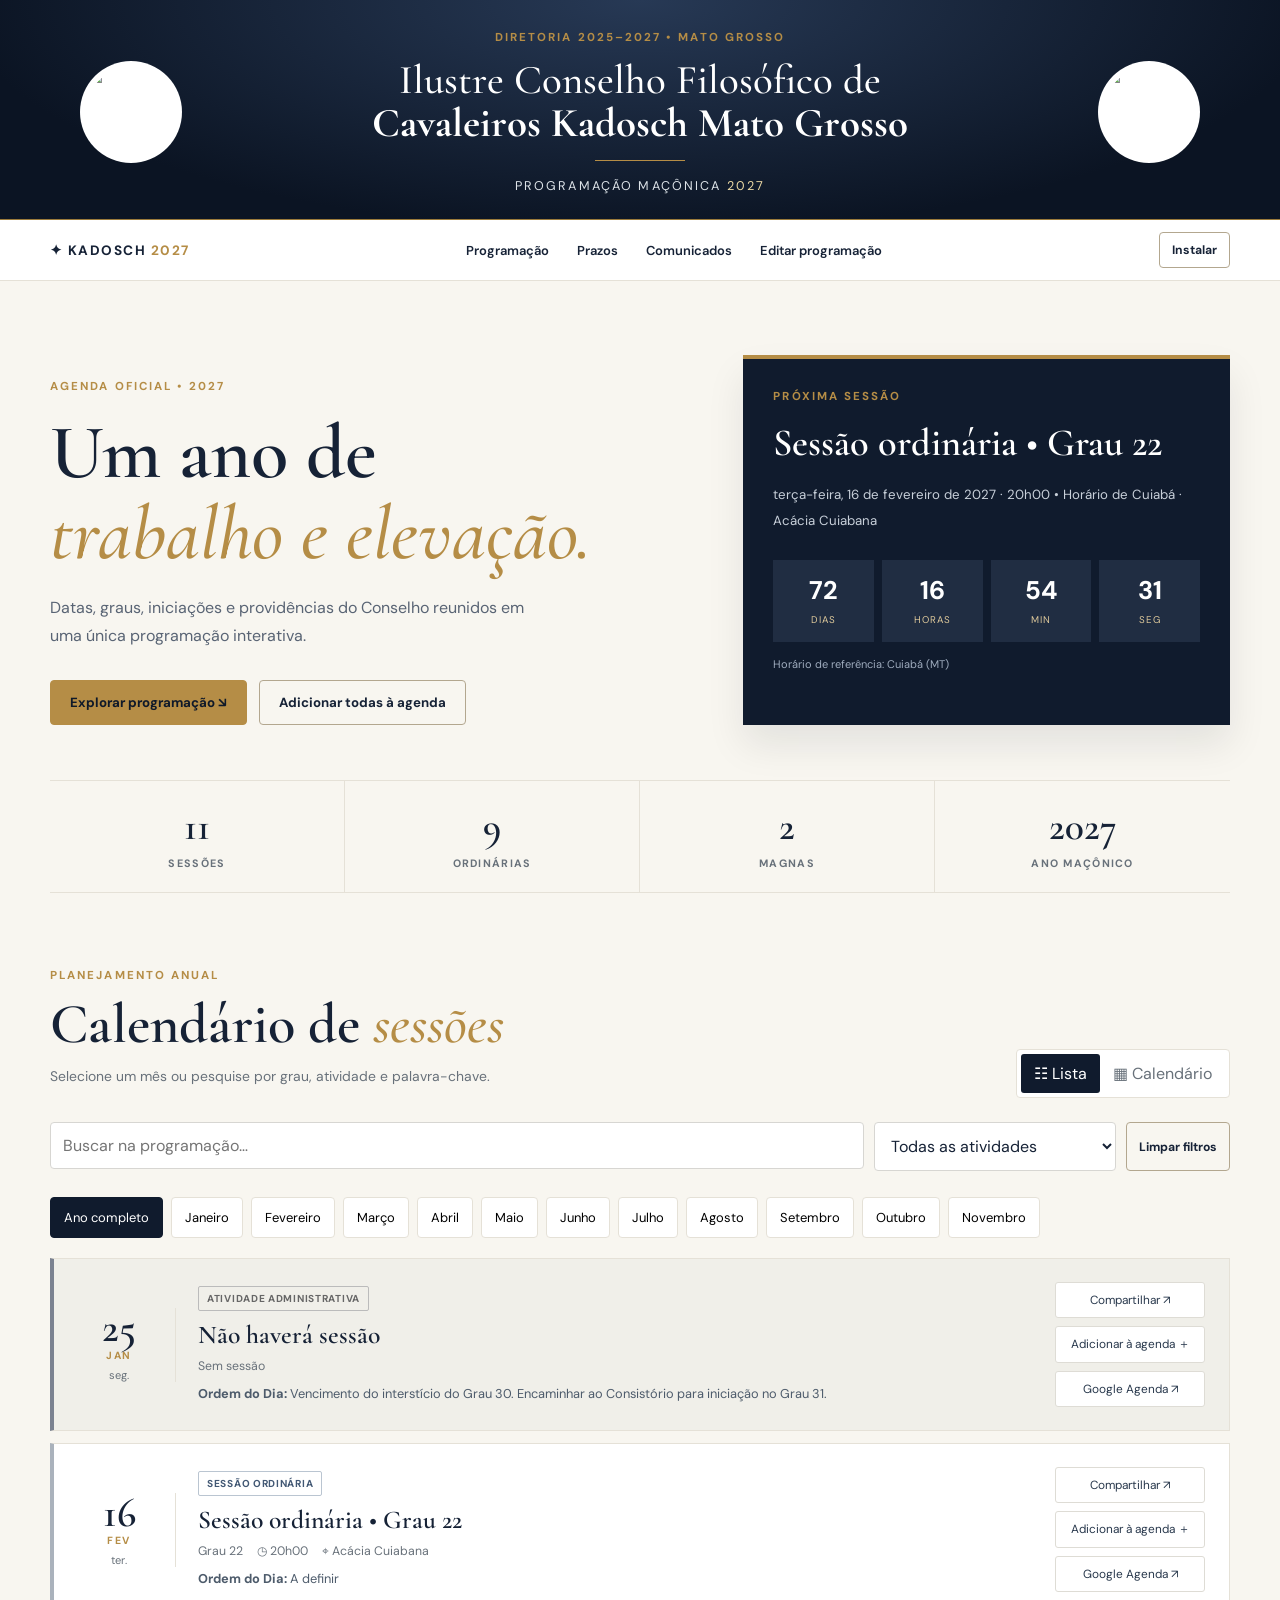
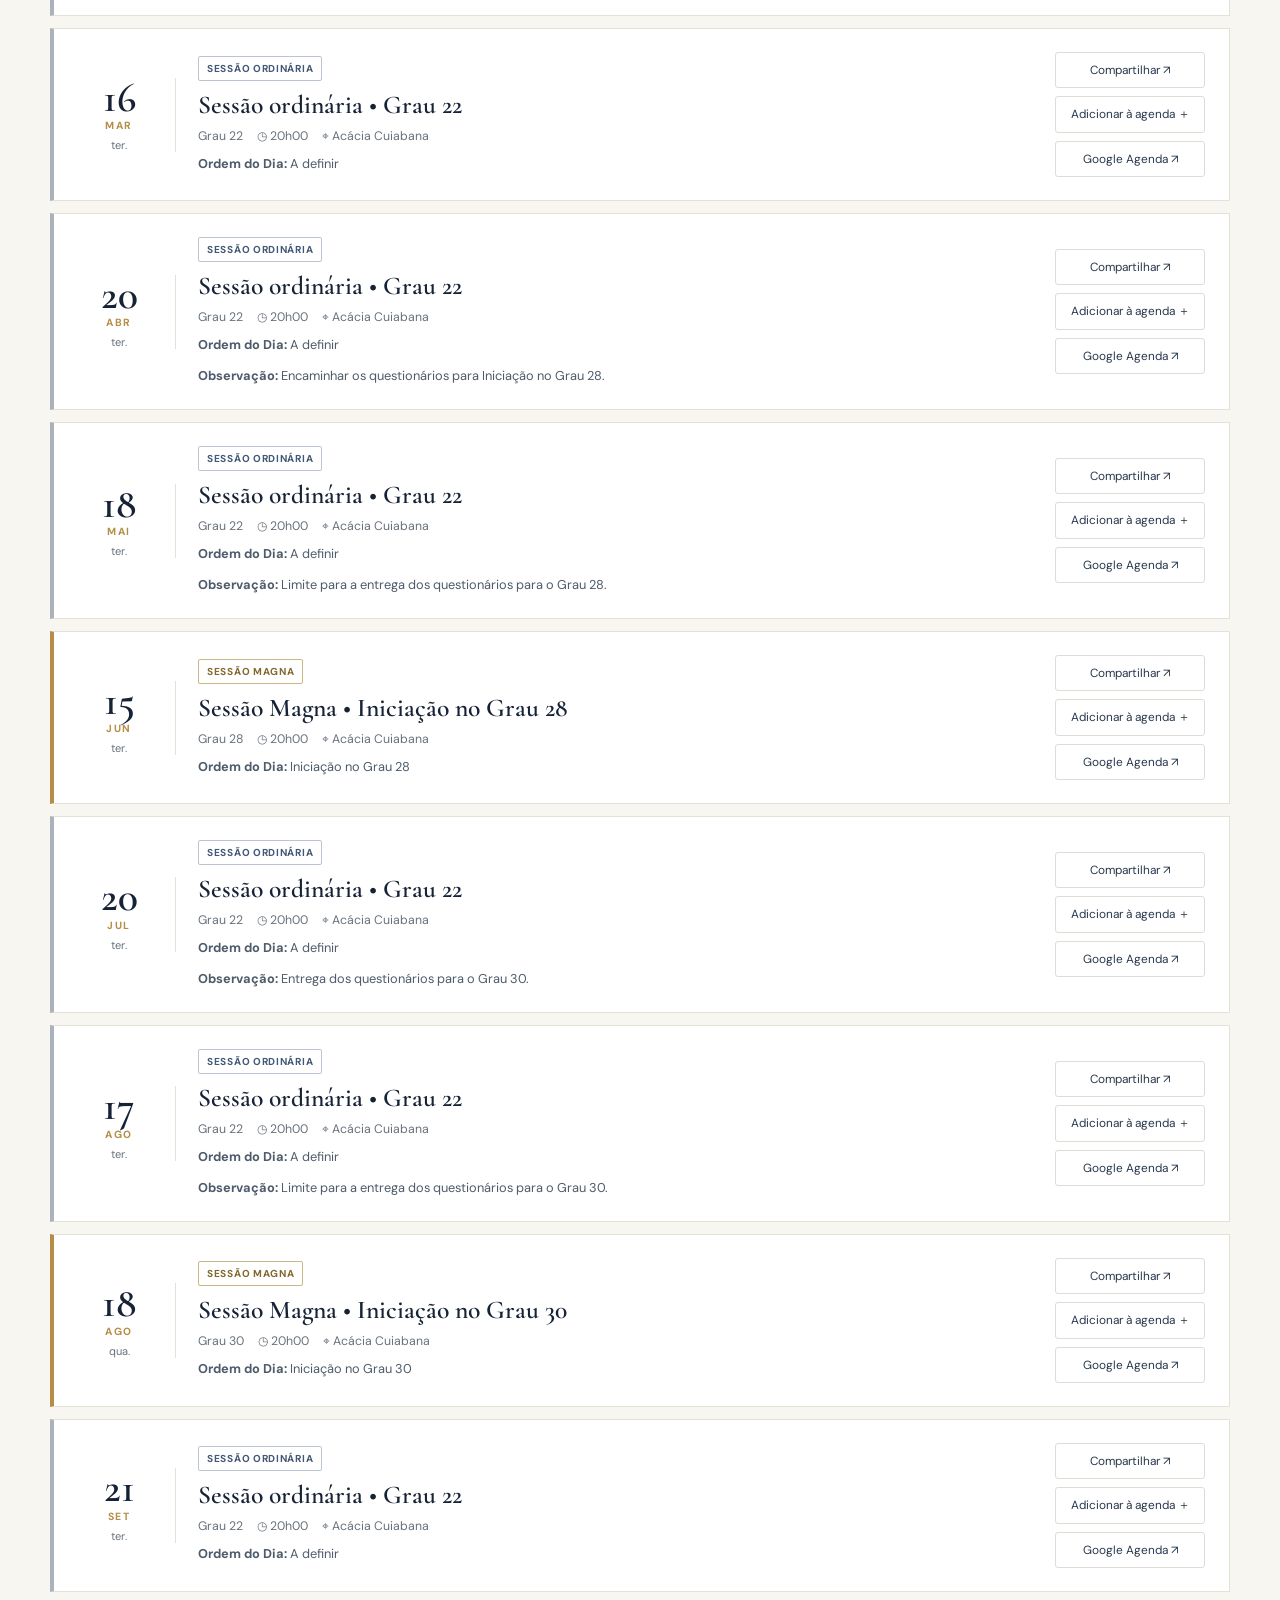
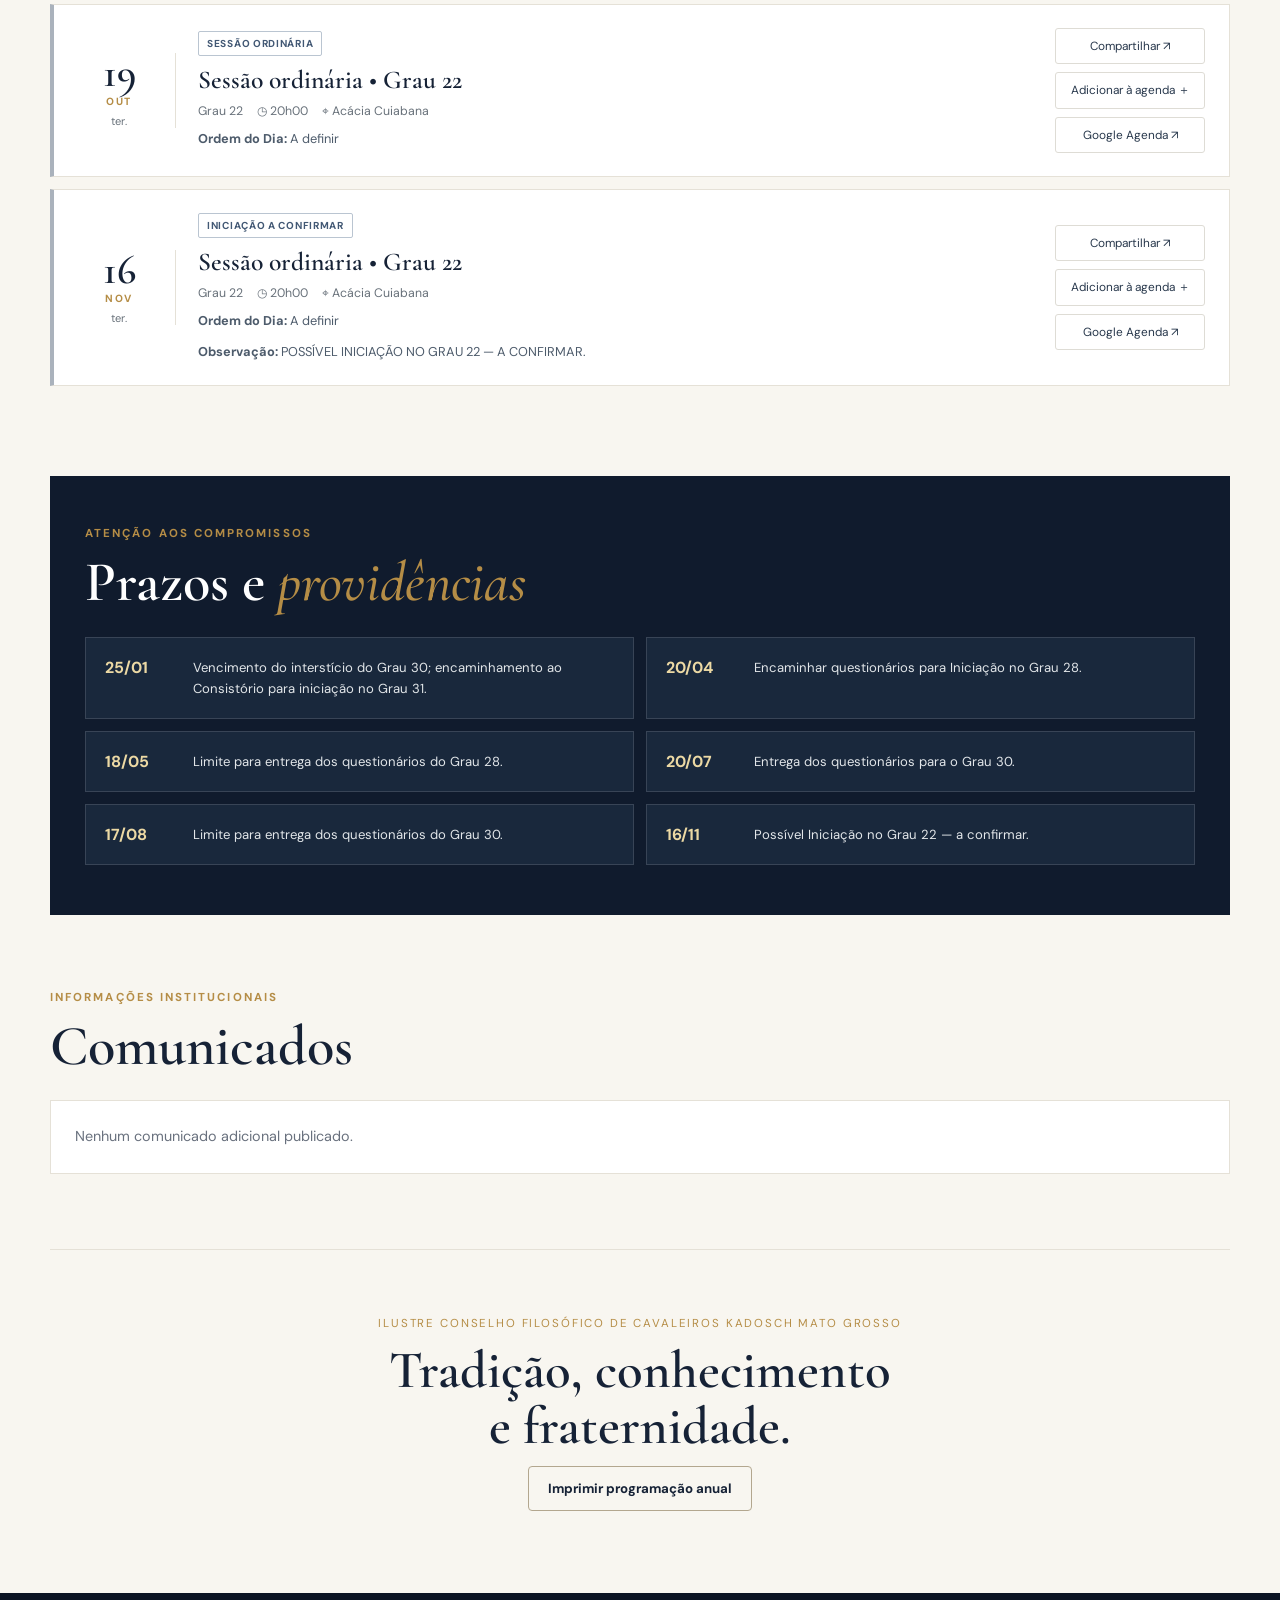
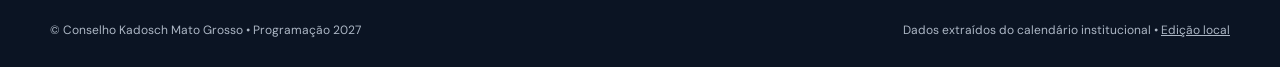
==== index.html @ 138f8e7b "Publicação do site Kadosch 2027" ====
<!doctype html><html lang="pt-BR"><head><meta charset="utf-8"><meta name="viewport" content="width=device-width,initial-scale=1"><meta name="theme-color" content="#0d1727"><meta name="description" content="Programação oficial de 2027 do Ilustre Conselho Filosófico de Cavaleiros Kadosch Mato Grosso"><title>Programação 2027 | Conselho Kadosch MT</title><link rel="icon" href="assets/icon-192.png"><link rel="manifest" href="manifest.webmanifest"><link rel="stylesheet" href="styles.css"></head><body>
<header class="mast"><div class="header-inner"><img src="assets/emblema-1.jpeg" alt="Emblema institucional à esquerda" class="crest"><div class="identity"><div class="eyebrow">DIRETORIA 2025–2027 • MATO GROSSO</div><h1>Ilustre Conselho Filosófico de<br><strong>Cavaleiros Kadosch Mato Grosso</strong></h1><div class="header-rule"></div><p>PROGRAMAÇÃO MAÇÔNICA <span>2027</span></p></div><img src="assets/emblema-2.png" alt="Emblema institucional à direita" class="crest"></div></header>
<nav class="nav"><div class="wrap nav-inner"><a href="#inicio" class="brand">✦ KADOSCH <em>2027</em></a><div class="navlinks"><a href="#agenda">Programação</a><a href="#prazos">Prazos</a><a href="#comunicados">Comunicados</a><a href="admin.html">Editar programação</a></div><button id="installBtn" class="btn mini ghost" hidden>Instalar</button></div></nav>
<main id="inicio" class="wrap"><section class="hero"><div class="hero-main"><div class="section-kicker">AGENDA OFICIAL • 2027</div><h2>Um ano de<br><em>trabalho e elevação.</em></h2><p>Datas, graus, iniciações e providências do Conselho reunidos em uma única programação interativa.</p><div class="hero-actions"><a class="btn primary" href="#agenda">Explorar programação ↘</a><button class="btn ghost" id="allIcs">Adicionar todas à agenda</button></div></div><div class="next" aria-live="polite"><div class="smallgold">PRÓXIMA SESSÃO</div><div id="nextName" class="next-title">Carregando…</div><div id="nextDetails" class="next-details"></div><div class="count-grid" id="countdown"><div><b>—</b><span>DIAS</span></div><div><b>—</b><span>HORAS</span></div><div><b>—</b><span>MIN</span></div><div><b>—</b><span>SEG</span></div></div><div class="subnote">Horário de referência: Cuiabá (MT)</div></div></section>
<section class="stat-row" aria-label="Resumo do calendário"><div><strong id="statAll">11</strong><span>SESSÕES</span></div><div><strong id="statOrd">9</strong><span>ORDINÁRIAS</span></div><div><strong id="statMag">2</strong><span>MAGNAS</span></div><div><strong>2027</strong><span>ANO MAÇÔNICO</span></div></section>
<section id="agenda" class="section"><div class="section-head"><div><div class="section-kicker">PLANEJAMENTO ANUAL</div><h2>Calendário de <em>sessões</em></h2><p>Selecione um mês ou pesquise por grau, atividade e palavra-chave.</p></div><div class="toggle" role="group" aria-label="Modo de visualização"><button id="listMode" class="active" aria-pressed="true">☷ Lista</button><button id="calendarMode" aria-pressed="false">▦ Calendário</button></div></div><div class="filters"><label class="search-wrap"><span class="sr-only">Pesquisar sessões</span><input id="search" type="search" placeholder="Buscar na programação…"></label><label class="sr-only" for="typeFilter">Tipo de sessão</label><select id="typeFilter"><option value="todos">Todas as atividades</option><option value="ordinaria">Sessões ordinárias</option><option value="magna">Sessões magnas</option><option value="administrativo">Atividades administrativas</option></select><button class="btn ghost mini" id="resetFilters">Limpar filtros</button></div><div id="months" class="months" aria-label="Filtrar por mês"></div><div id="agendaContent" aria-live="polite"></div></section>
<section id="prazos" class="section dark-panel"><div class="section-kicker">ATENÇÃO AOS COMPROMISSOS</div><h2>Prazos e <em>providências</em></h2><div id="deadlines" class="deadlines"></div></section>
<section id="comunicados" class="section"><div class="section-kicker">INFORMAÇÕES INSTITUCIONAIS</div><h2>Comunicados</h2><div id="notices" class="notice-box">Nenhum comunicado adicional publicado.</div></section>
<section class="closing"><p>ILUSTRE CONSELHO FILOSÓFICO DE CAVALEIROS KADOSCH MATO GROSSO</p><h2>Tradição, conhecimento<br>e fraternidade.</h2><button id="printBtn" class="btn ghost">Imprimir programação anual</button></section></main>
<footer class="footer"><div class="wrap"><span>© Conselho Kadosch Mato Grosso • Programação 2027</span><span>Dados extraídos do calendário institucional • <a href="admin.html">Edição local</a></span></div></footer><div id="toast" class="toast" role="status" aria-live="polite"></div><script src="dados-2027.js"></script><script src="app.js"></script></body></html>
---- styles.css ----
@import url('https://fonts.googleapis.com/css2?family=Cormorant+Garamond:wght@400;500;600;700&family=DM+Sans:wght@400;500;600;700&display=swap');
:root{--bg:#f8f6f0;--ink:#162236;--navy:#101b2d;--gold:#b58d46;--goldlight:#ecd9a4;--muted:#68717a;--line:#e5e1d7;--card:#fff;--red:#76323c}*{box-sizing:border-box}html{scroll-behavior:smooth}body{margin:0;background:var(--bg);color:var(--ink);font-family:'DM Sans',Arial,sans-serif}button,input,select,textarea{font:inherit}button{cursor:pointer}a{color:inherit;text-decoration:none}h1,h2,h3,p{margin-top:0}h1,h2,h3{font-family:'Cormorant Garamond',Georgia,serif}h2{font-size:clamp(2.5rem,4.4vw,4rem);line-height:1.05;font-weight:600;margin:12px 0}h2 em,.hero h2 em{color:var(--gold);font-weight:500}.wrap{width:min(1180px,calc(100% - 42px));margin:auto}.mast{background:radial-gradient(ellipse at 50% 0%,#273955,#0b1423 75%);color:#fff;border-bottom:1px solid #9b7b3b;padding:30px 10px 25px}.header-inner{max-width:1120px;margin:auto;display:flex;gap:32px;align-items:center;justify-content:space-between}.crest{width:102px;height:102px;object-fit:contain;background:#fff;border-radius:50%;padding:6px;flex-shrink:0}.identity{text-align:center}.eyebrow,.section-kicker,.smallgold{color:var(--gold);font-size:.72rem;letter-spacing:.18em;font-weight:700}.identity h1{font-size:clamp(1.45rem,3.2vw,2.75rem);font-weight:500;line-height:1.04;margin:14px 0}.identity h1 strong{font-weight:700}.header-rule{height:1px;width:90px;background:var(--gold);margin:16px auto}.identity p{letter-spacing:.17em;font-size:.79rem;margin:0;color:#dde3e8}.identity p span{color:var(--goldlight)}.nav{background:#fff;border-bottom:1px solid var(--line);position:sticky;top:0;z-index:20}.nav-inner{min-height:60px;display:flex;align-items:center;justify-content:space-between;gap:20px}.brand{font-weight:700;letter-spacing:.11em;font-size:.85rem}.brand em{color:var(--gold);font-style:normal}.navlinks{display:flex;gap:28px;align-items:center;font-size:.81rem;font-weight:600}.navlinks a:hover{color:var(--gold)}.btn{display:inline-flex;align-items:center;justify-content:center;border:1px solid var(--gold);border-radius:4px;background:transparent;color:var(--ink);padding:13px 19px;font-size:.83rem;font-weight:700;gap:7px;transition:.2s}.btn:hover{transform:translateY(-1px);box-shadow:0 4px 16px #00000012}.btn.primary{background:var(--gold);color:#0f1929}.btn.ghost{border-color:#b3a78f}.btn.mini{padding:9px 12px;font-size:.76rem}.hero{display:grid;grid-template-columns:1.15fr .85fr;gap:35px;padding:74px 0 55px}.hero-main{padding-top:24px}.hero h2{font-size:clamp(3.3rem,6vw,5.1rem);margin:19px 0 20px}.hero-main p{color:#596474;line-height:1.75;max-width:485px}.hero-actions{display:flex;gap:12px;flex-wrap:wrap;margin-top:30px}.next{background:var(--navy);color:#fff;padding:30px;border-top:4px solid var(--gold);box-shadow:0 20px 36px #09132216}.next-title{font:600 2.4rem/1.1 'Cormorant Garamond',Georgia,serif;margin:18px 0}.next-details{font-size:.83rem;line-height:1.9;color:#c8d0da}.count-grid{display:grid;grid-template-columns:repeat(4,1fr);gap:8px;margin-top:27px}.count-grid>div{background:#202d42;padding:14px 5px;text-align:center}.count-grid b{display:block;font-size:1.6rem;font-variant-numeric:tabular-nums}.count-grid span{font-size:.61rem;color:#dec99b;letter-spacing:.1em}.subnote{font-size:.69rem;color:#9facbe;margin-top:15px}.stat-row{display:grid;grid-template-columns:repeat(4,1fr);border-top:1px solid var(--line);border-bottom:1px solid var(--line)}.stat-row>div{text-align:center;padding:22px 7px;display:flex;flex-direction:column;gap:6px;border-right:1px solid var(--line)}.stat-row>div:last-child{border:0}.stat-row strong{font:600 2.45rem 'Cormorant Garamond',Georgia,serif}.stat-row span{letter-spacing:.12em;color:var(--muted);font-size:.67rem;font-weight:700}.section{padding:75px 0;scroll-margin-top:70px}.section-head{display:flex;align-items:end;justify-content:space-between;gap:25px}.section-head p{color:var(--muted);font-size:.87rem}.toggle{display:flex;border:1px solid var(--line);background:white;border-radius:4px;padding:4px;white-space:nowrap}.toggle button{padding:9px 13px;border:0;background:transparent;color:var(--muted);border-radius:3px}.toggle button.active{background:var(--navy);color:#fff}.filters{display:flex;gap:10px;margin:24px 0}.filters input,.filters select,.editor input,.editor select,.editor textarea{background:#fff;border:1px solid #d7d6d2;padding:12px;color:var(--ink);border-radius:4px;min-width:0}.filters select{min-width:180px}.search-wrap{flex:1}.search-wrap input{width:100%}.months{display:flex;gap:8px;overflow-x:auto;padding:2px 0 20px}.month{border:1px solid var(--line);background:white;padding:11px 13px;border-radius:4px;white-space:nowrap;font-size:.81rem;flex-shrink:0}.month.active{background:var(--navy);color:white;border-color:var(--navy)}.agenda-list{display:grid;gap:12px}.event{display:grid;grid-template-columns:98px 1fr auto;gap:22px;background:var(--card);border:1px solid var(--line);border-left:4px solid #aab2bc;padding:23px 24px;align-items:center}.event.magna{border-left-color:var(--gold)}.event.administrativo{border-left-color:#7b8290;background:#f0efe9}.date-tile{text-align:center;border-right:1px solid var(--line);padding-right:15px}.date-tile .dd{font:600 2.6rem 'Cormorant Garamond',Georgia,serif;line-height:1}.date-tile .mm{font-size:.65rem;font-weight:700;letter-spacing:.15em;color:var(--gold)}.date-tile .wk{font-size:.69rem;color:var(--muted);margin-top:6px}.event h3{font:600 1.6rem 'Cormorant Garamond',Georgia,serif;margin:8px 0}.event .meta{display:flex;gap:14px;flex-wrap:wrap;font-size:.77rem;color:var(--muted)}.event p{font-size:.8rem;line-height:1.6;color:#4d5b6b;margin:10px 0 0}.tag{display:inline-block;border:1px solid #cbb784;color:#82672e;padding:5px 8px;border-radius:2px;font-size:.63rem;font-weight:700;letter-spacing:.07em;text-transform:uppercase}.tag.ord{border-color:#bac5d1;color:#425874}.tag.adm{border-color:#bbb;color:#666}.actions{display:flex;flex-direction:column;gap:8px;min-width:150px}.actions button,.actions a{font-size:.74rem;border:1px solid #dedcd5;background:#fff;padding:9px 12px;border-radius:3px;text-align:center;color:#28384c}.actions button:hover,.actions a:hover{border-color:var(--gold)}.calendar-grid{display:grid;grid-template-columns:repeat(7,minmax(0,1fr));gap:6px}.calendar-head{text-align:center;color:#68717a;font-size:.7rem;font-weight:700;padding:12px 0}.day{min-height:105px;background:white;border:1px solid var(--line);padding:10px;text-align:left;border-radius:3px;color:var(--ink)}.day.empty{background:transparent;border:0}.day .number{font-weight:700;font-size:.88rem}.day.has{border-color:#a78e5f;background:#fffaf0}.day .dot{display:block;font-size:.68rem;color:#745d31;margin-top:8px;line-height:1.35}.cal-month-heading{font:600 2rem 'Cormorant Garamond';margin:12px 0 18px}.cal-details{margin-top:22px}.dark-panel{background:var(--navy);color:#fff;padding:50px 35px;margin-top:15px}.deadlines{display:grid;grid-template-columns:repeat(2,minmax(0,1fr));gap:12px;margin-top:25px}.deadline{border:1px solid #384456;background:#19283c;padding:19px;display:flex;gap:16px;align-items:start}.deadline time{color:var(--goldlight);font-weight:700;min-width:72px}.deadline p{font-size:.82rem;color:#e2e6e9;line-height:1.6;margin:0}.notice-box{border:1px solid var(--line);background:#fff;padding:24px;color:#69717e;font-size:.9rem;line-height:1.65;margin-top:24px}.notice-box article+article{border-top:1px solid var(--line);margin-top:15px;padding-top:15px}.closing{text-align:center;padding:66px 15px 82px;border-top:1px solid var(--line)}.closing>p{font-size:.72rem;letter-spacing:.16em;color:var(--gold)}.closing h2{font-size:3.3rem}.footer{background:#0b1423;color:#adb7c5;padding:29px 0;font-size:.75rem}.footer .wrap{display:flex;justify-content:space-between;gap:16px}.footer a{text-decoration:underline}.toast{position:fixed;right:18px;bottom:18px;background:#172b43;color:white;padding:12px 18px;border-radius:5px;box-shadow:0 8px 30px #0004;display:none;z-index:50}.toast.show{display:block}.empty-state{background:white;border:1px dashed #c9c4b9;padding:40px;text-align:center;color:var(--muted)}.sr-only{position:absolute;width:1px;height:1px;overflow:hidden;clip:rect(0,0,0,0)}.editor{padding:45px 0 90px}.editor h2{margin:5px 0 20px}.editor-intro{line-height:1.7;color:var(--muted)}.admin-toolbar{display:flex;gap:9px;flex-wrap:wrap;margin:25px 0}.admin-list{display:grid;gap:8px}.admin-row{display:flex;align-items:center;justify-content:space-between;gap:12px;background:white;border:1px solid var(--line);padding:14px}.admin-row div{font-size:.82rem}.admin-row button{border:1px solid var(--line);padding:8px 11px;background:white}.form-grid{display:grid;grid-template-columns:repeat(2,1fr);gap:16px}.editor label{display:grid;gap:6px;font-size:.8rem;font-weight:700}.editor textarea{min-height:90px;resize:vertical}.editor label.wide{grid-column:1/-1}.editor form{background:#fff;border:1px solid var(--line);padding:25px;margin-top:24px}.help{background:#fbefcc;border-left:3px solid #b58d46;padding:15px;line-height:1.6;font-size:.83rem;color:#533f20}.print-only{display:none}@media(max-width:800px){.crest{width:68px;height:68px}.header-inner{gap:12px}.navlinks{gap:13px;font-size:.73rem}.hero{grid-template-columns:1fr;padding-top:44px}.hero-main{padding:0}.section{padding:50px 0}.event{grid-template-columns:65px 1fr;gap:13px;padding:17px}.actions{grid-column:1/-1;flex-direction:row;flex-wrap:wrap}.date-tile{padding-right:7px}.section-head{align-items:start;flex-direction:column}.dark-panel{padding:30px 22px}.deadlines{grid-template-columns:1fr}}@media(max-width:550px){.crest{width:43px;height:43px;padding:2px}.mast{padding:19px 2px}.identity h1{font-size:1.22rem}.eyebrow{font-size:.54rem}.identity p{font-size:.57rem}.navlinks{overflow-x:auto;gap:16px}.navlinks a{white-space:nowrap}.brand{display:none}.wrap{width:min(100% - 28px,1180px)}.hero h2{font-size:3.3rem}.stat-row strong{font-size:1.9rem}.stat-row span{font-size:.55rem}.filters{flex-wrap:wrap}.filters .search-wrap{flex-basis:100%}.filters select{flex:1}.footer .wrap{flex-direction:column}.calendar-grid{gap:3px}.day{min-height:71px;padding:5px}.day .dot{font-size:.55rem}.day .number{font-size:.72rem}.form-grid{grid-template-columns:1fr}.editor label.wide{grid-column:auto}}@media print{.nav,.hero-actions,.filters,.months,.toggle,.actions,.closing,.footer,.count-grid,#installBtn,#comunicados{display:none!important}.mast{background:white!important;color:#111;padding:12px}.identity p,.eyebrow{color:#111!important}.crest{width:55px;height:55px}.hero{padding:10px 0;display:block}.hero-main{display:none}.next{display:none}.stat-row{display:none}.section{padding:8px 0}.event{break-inside:avoid;padding:10px;margin:5px 0}.dark-panel{background:#fff!important;color:#111;padding:10px;border:1px solid #888}.deadline{background:#fff;color:#111}.deadline p,.deadline time{color:#111}body{background:#fff}.print-only{display:block}}
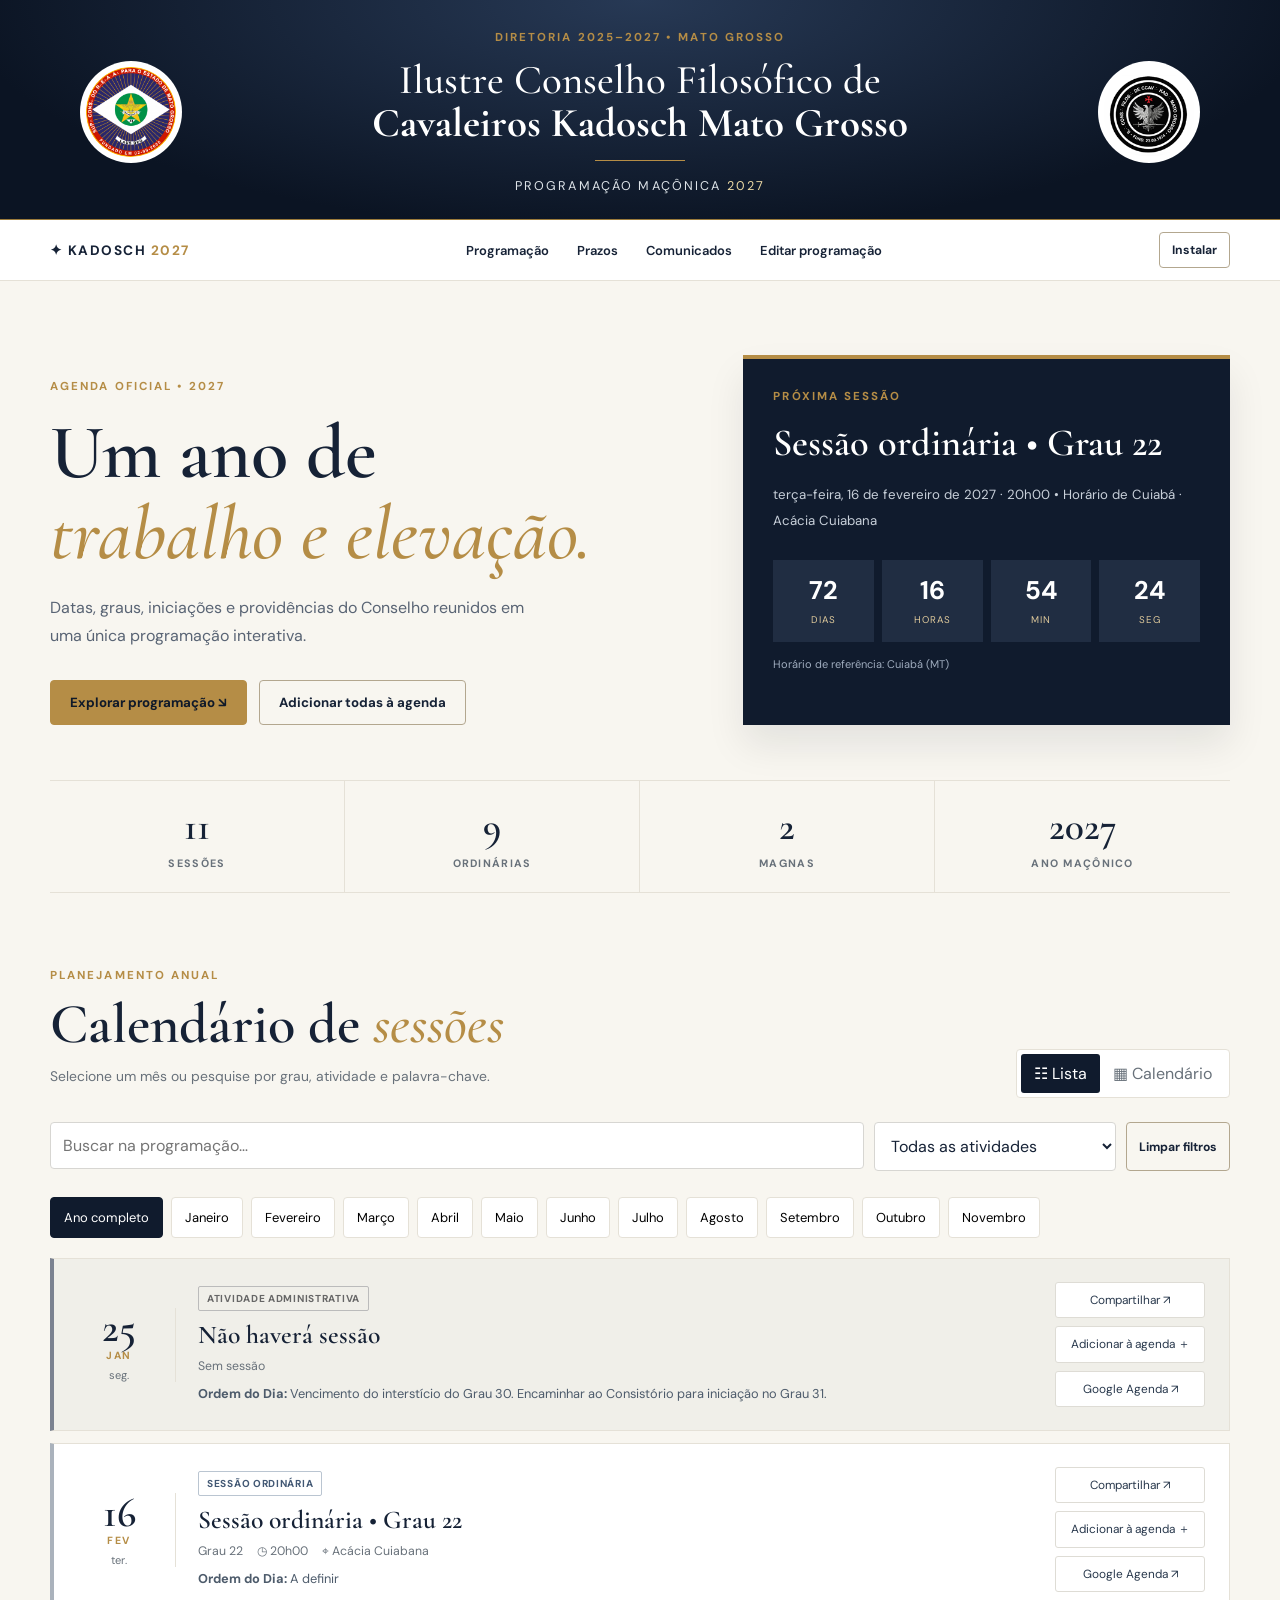
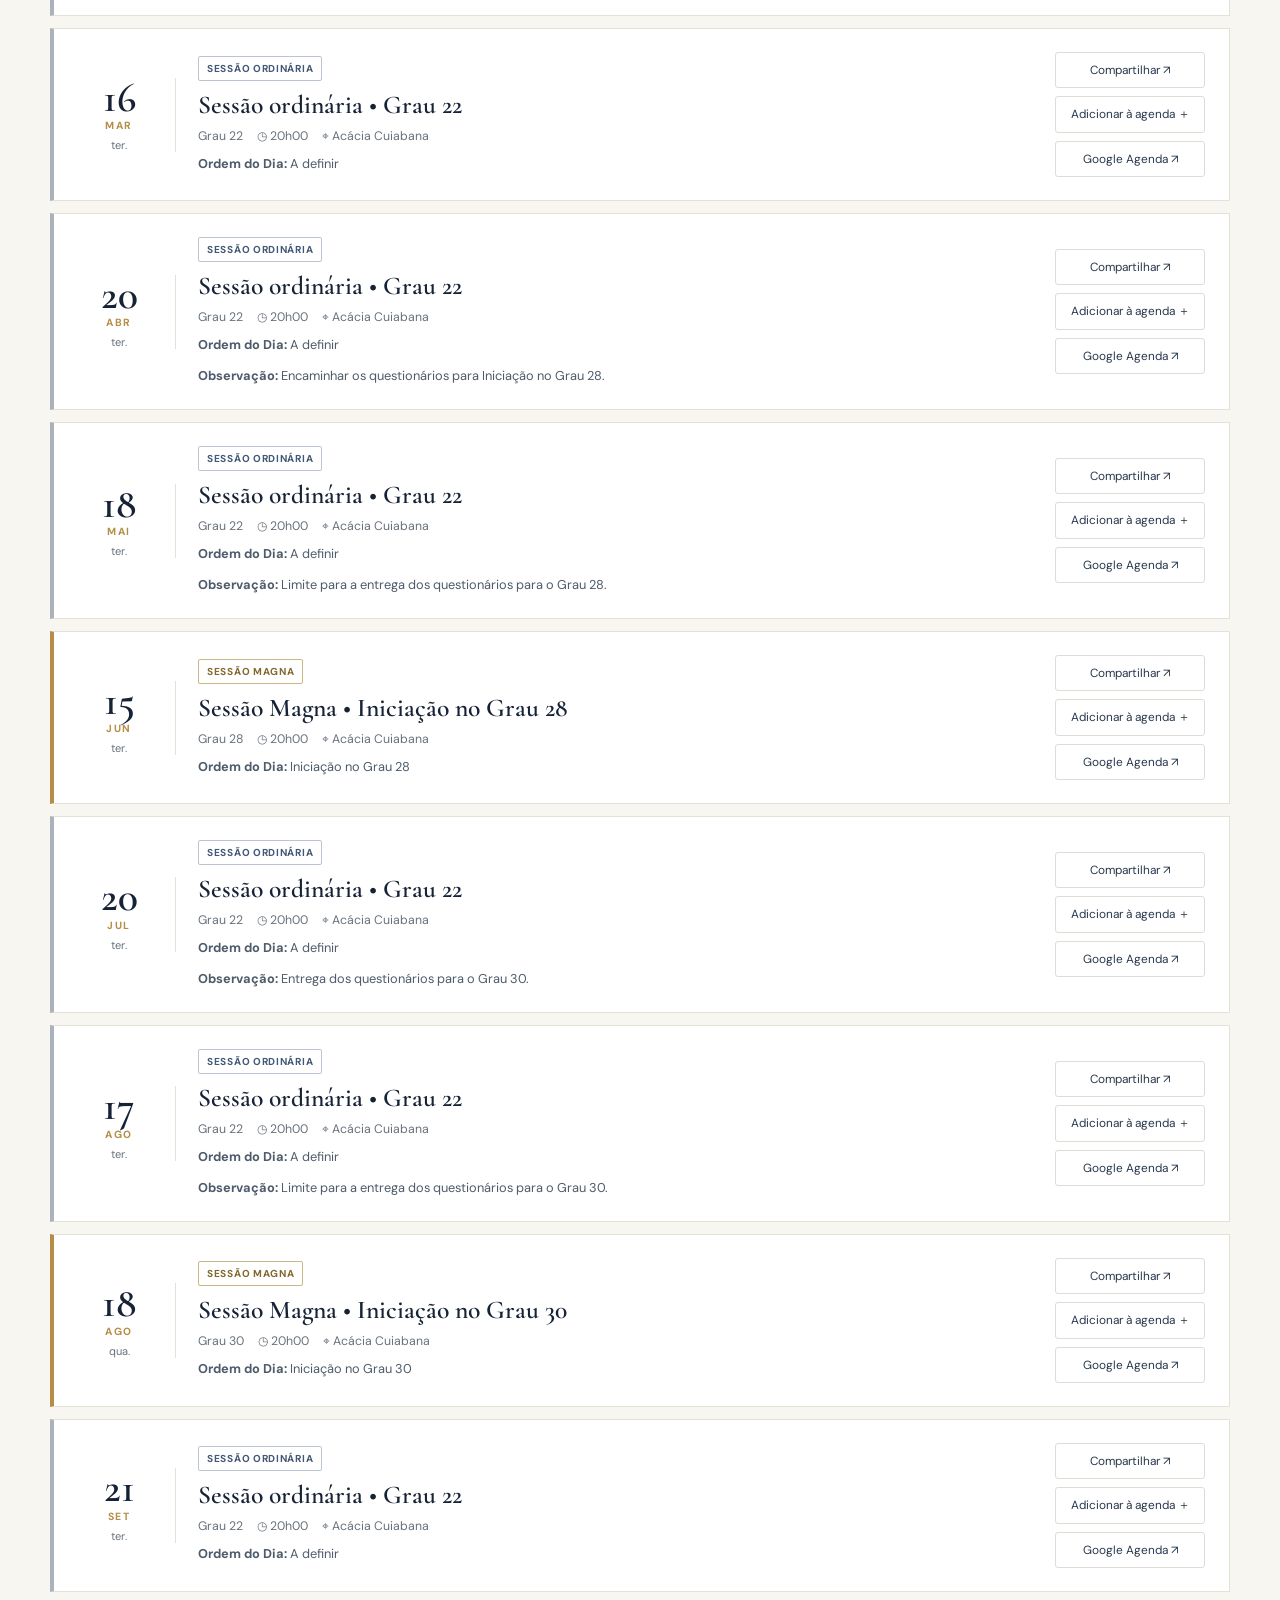
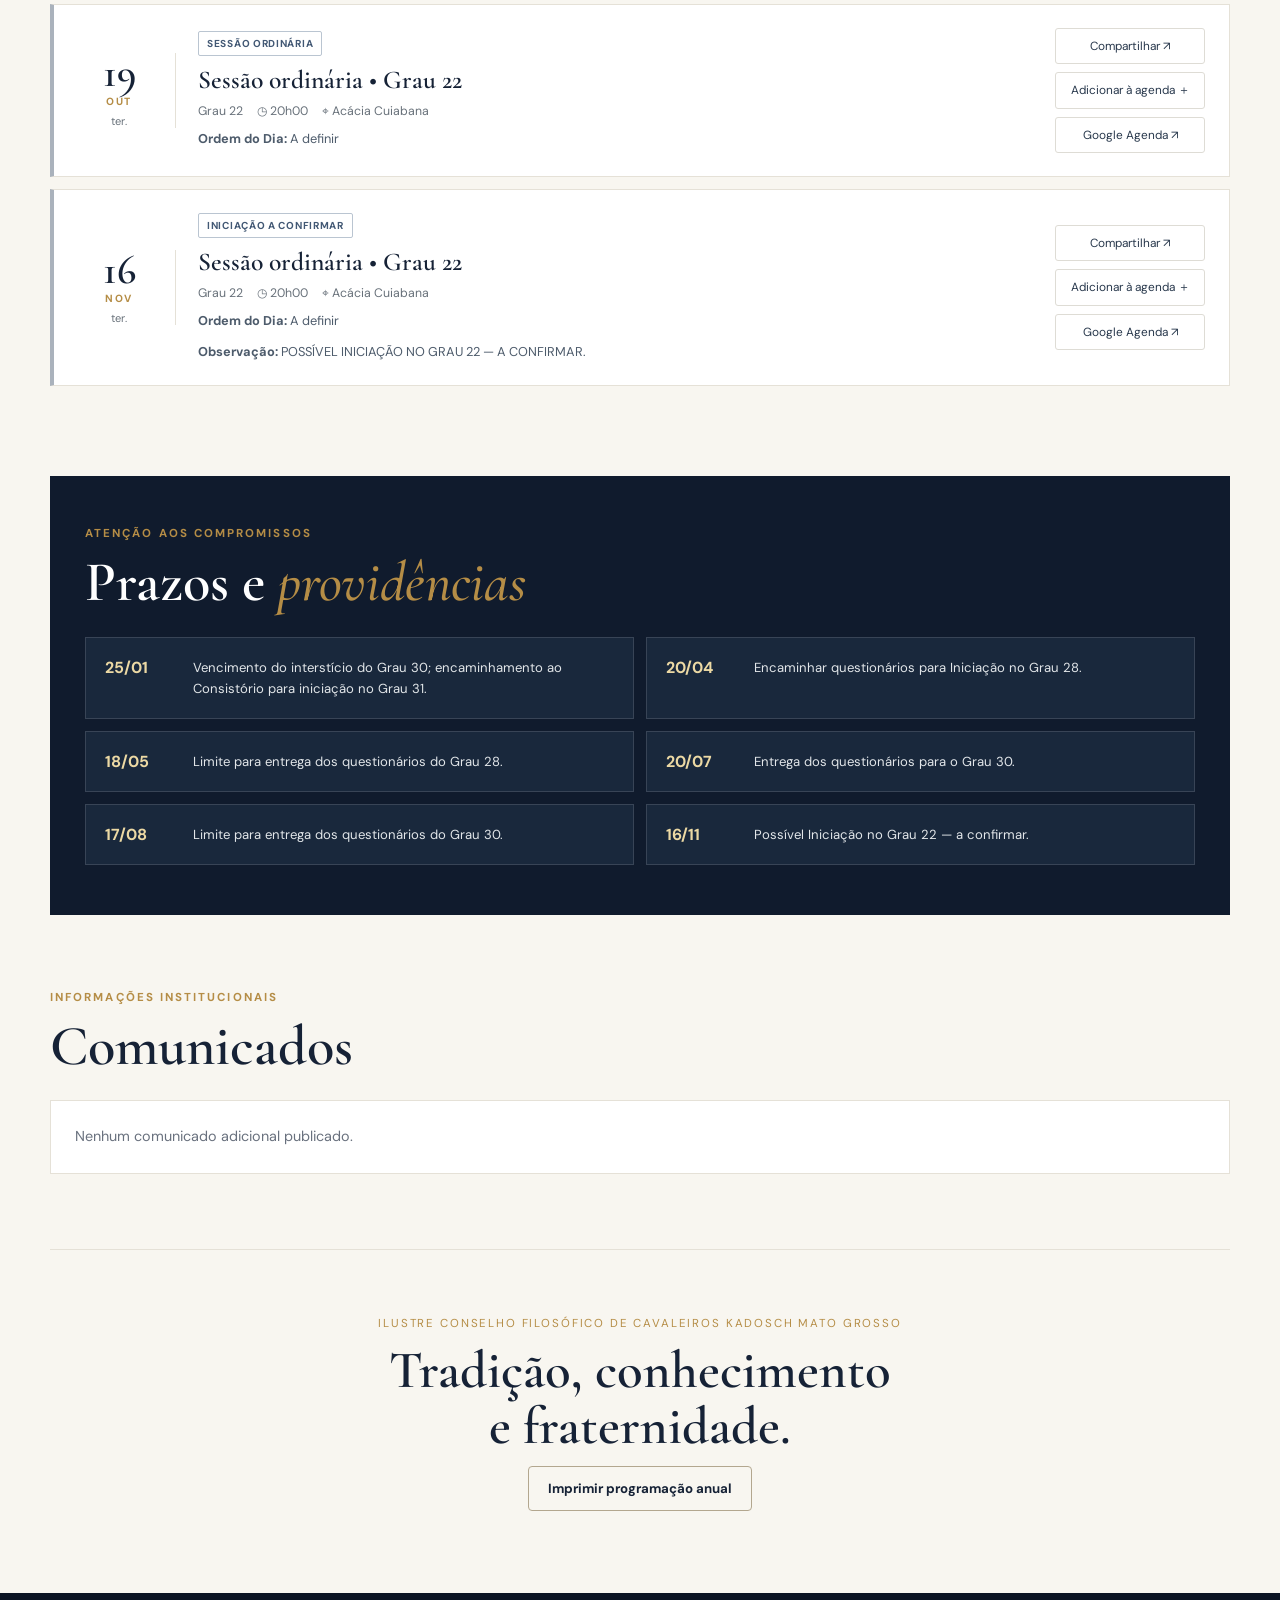
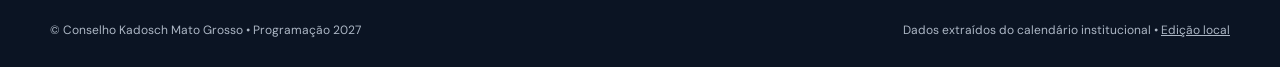
==== commit 43d0ab53: "Correção dos Emblemas" ====
--- a/index.html
+++ b/index.html
@@ -1,5 +1,32 @@
 <!doctype html><html lang="pt-BR"><head><meta charset="utf-8"><meta name="viewport" content="width=device-width,initial-scale=1"><meta name="theme-color" content="#0d1727"><meta name="description" content="Programação oficial de 2027 do Ilustre Conselho Filosófico de Cavaleiros Kadosch Mato Grosso"><title>Programação 2027 | Conselho Kadosch MT</title><link rel="icon" href="assets/icon-192.png"><link rel="manifest" href="manifest.webmanifest"><link rel="stylesheet" href="styles.css"></head><body>
-<header class="mast"><div class="header-inner"><img src="assets/emblema-1.jpeg" alt="Emblema institucional à esquerda" class="crest"><div class="identity"><div class="eyebrow">DIRETORIA 2025–2027 • MATO GROSSO</div><h1>Ilustre Conselho Filosófico de<br><strong>Cavaleiros Kadosch Mato Grosso</strong></h1><div class="header-rule"></div><p>PROGRAMAÇÃO MAÇÔNICA <span>2027</span></p></div><img src="assets/emblema-2.png" alt="Emblema institucional à direita" class="crest"></div></header>
+<header class="mast">
+  <div class="header-inner">
+
+    <img src="emblema-1.jpeg"
+         alt="Emblema institucional à esquerda"
+         class="crest">
+
+    <div class="identity">
+      <div class="eyebrow">
+        DIRETORIA 2025–2027 • MATO GROSSO
+      </div>
+
+      <h1>
+        Ilustre Conselho Filosófico de<br>
+        <strong>Cavaleiros Kadosch Mato Grosso</strong>
+      </h1>
+
+      <div class="header-rule"></div>
+
+      <p>PROGRAMAÇÃO MAÇÔNICA <span>2027</span></p>
+    </div>
+
+    <img src="emblema-2.png"
+         alt="Emblema institucional à direita"
+         class="crest">
+
+  </div>
+</header>
 <nav class="nav"><div class="wrap nav-inner"><a href="#inicio" class="brand">✦ KADOSCH <em>2027</em></a><div class="navlinks"><a href="#agenda">Programação</a><a href="#prazos">Prazos</a><a href="#comunicados">Comunicados</a><a href="admin.html">Editar programação</a></div><button id="installBtn" class="btn mini ghost" hidden>Instalar</button></div></nav>
 <main id="inicio" class="wrap"><section class="hero"><div class="hero-main"><div class="section-kicker">AGENDA OFICIAL • 2027</div><h2>Um ano de<br><em>trabalho e elevação.</em></h2><p>Datas, graus, iniciações e providências do Conselho reunidos em uma única programação interativa.</p><div class="hero-actions"><a class="btn primary" href="#agenda">Explorar programação ↘</a><button class="btn ghost" id="allIcs">Adicionar todas à agenda</button></div></div><div class="next" aria-live="polite"><div class="smallgold">PRÓXIMA SESSÃO</div><div id="nextName" class="next-title">Carregando…</div><div id="nextDetails" class="next-details"></div><div class="count-grid" id="countdown"><div><b>—</b><span>DIAS</span></div><div><b>—</b><span>HORAS</span></div><div><b>—</b><span>MIN</span></div><div><b>—</b><span>SEG</span></div></div><div class="subnote">Horário de referência: Cuiabá (MT)</div></div></section>
 <section class="stat-row" aria-label="Resumo do calendário"><div><strong id="statAll">11</strong><span>SESSÕES</span></div><div><strong id="statOrd">9</strong><span>ORDINÁRIAS</span></div><div><strong id="statMag">2</strong><span>MAGNAS</span></div><div><strong>2027</strong><span>ANO MAÇÔNICO</span></div></section>
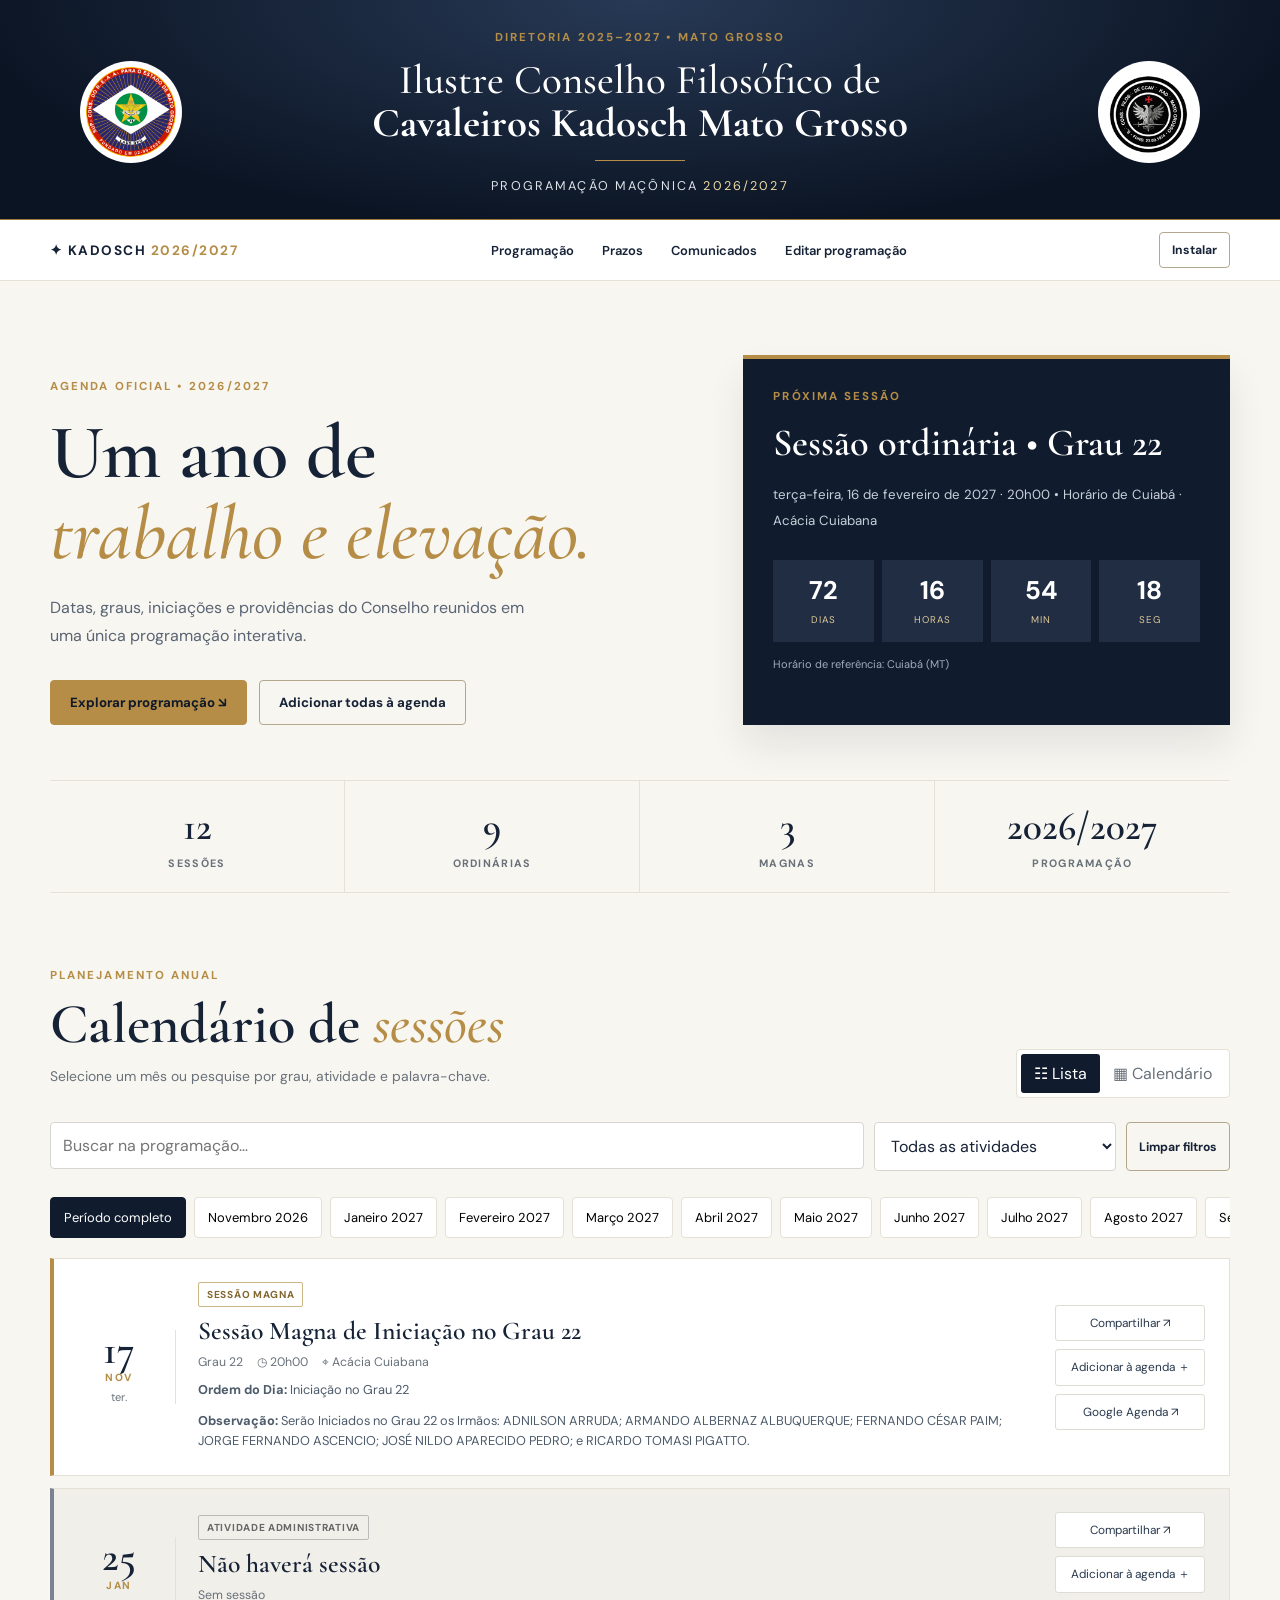
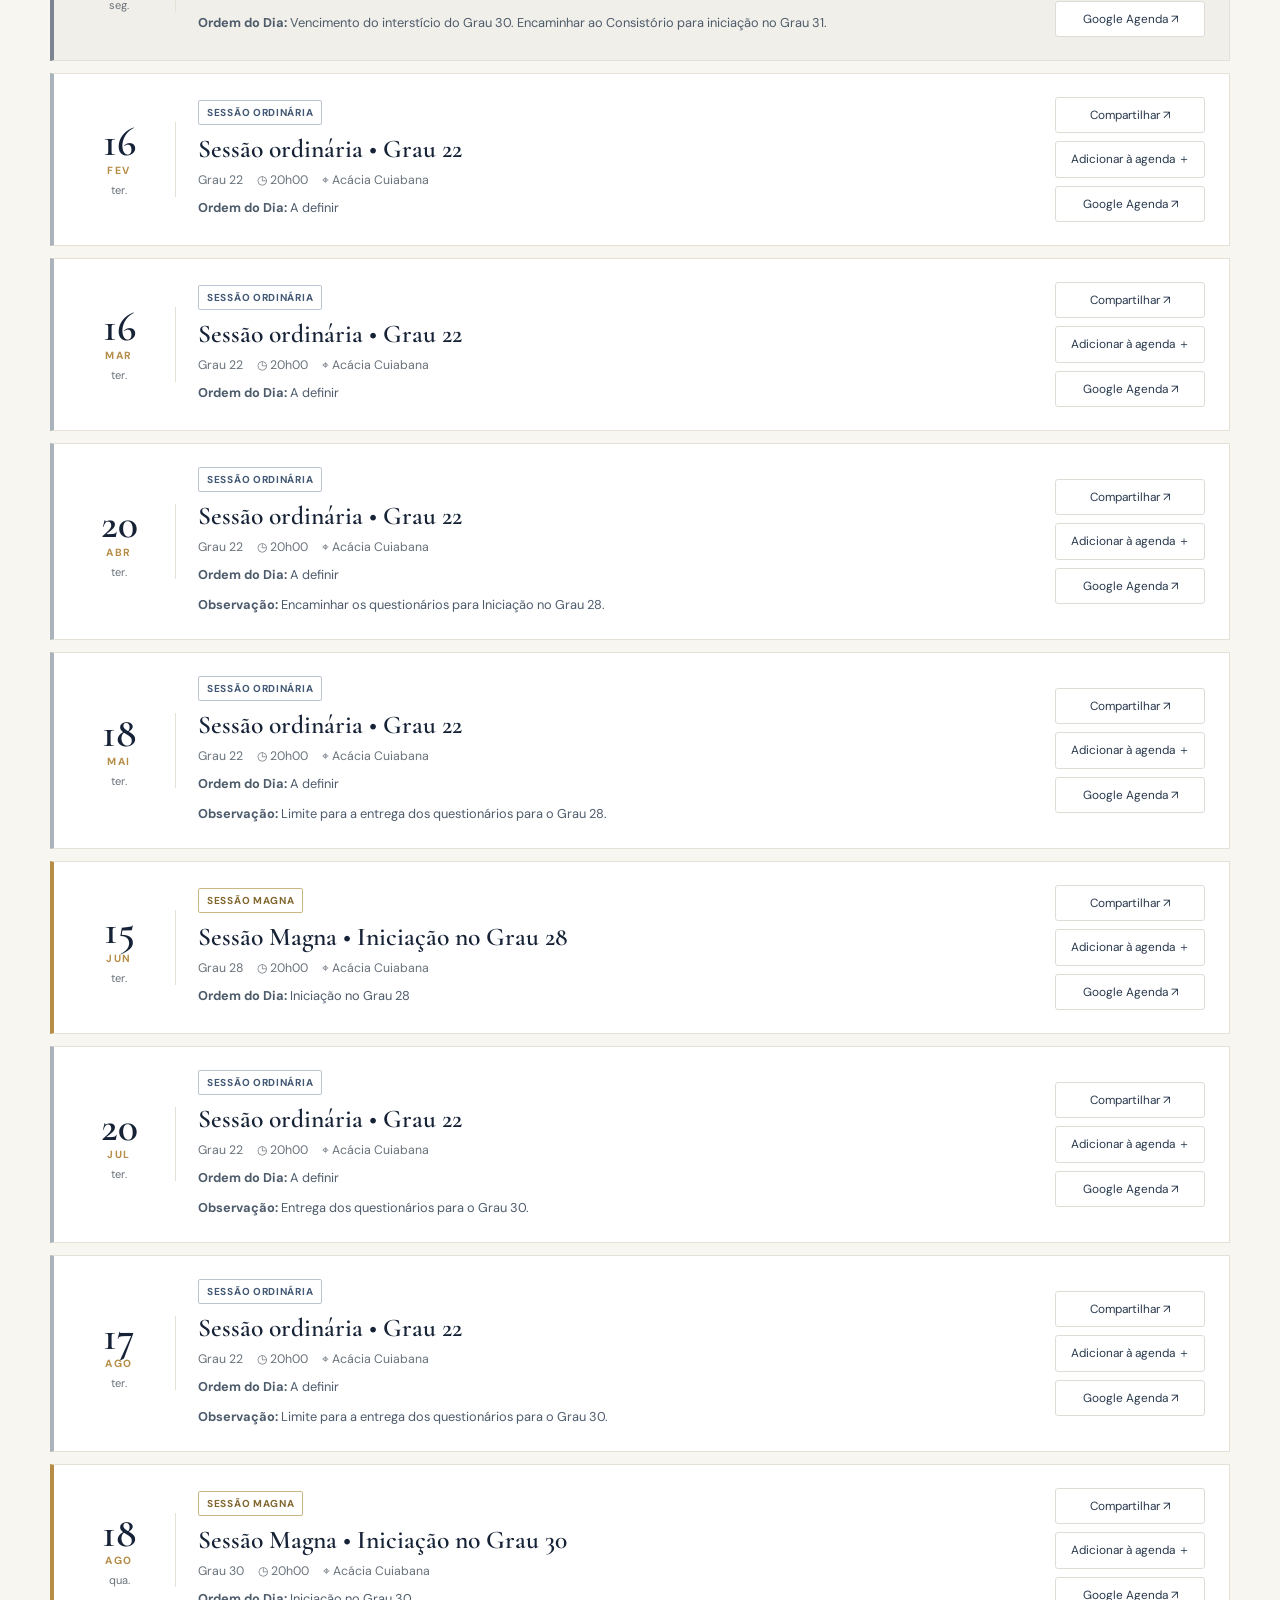
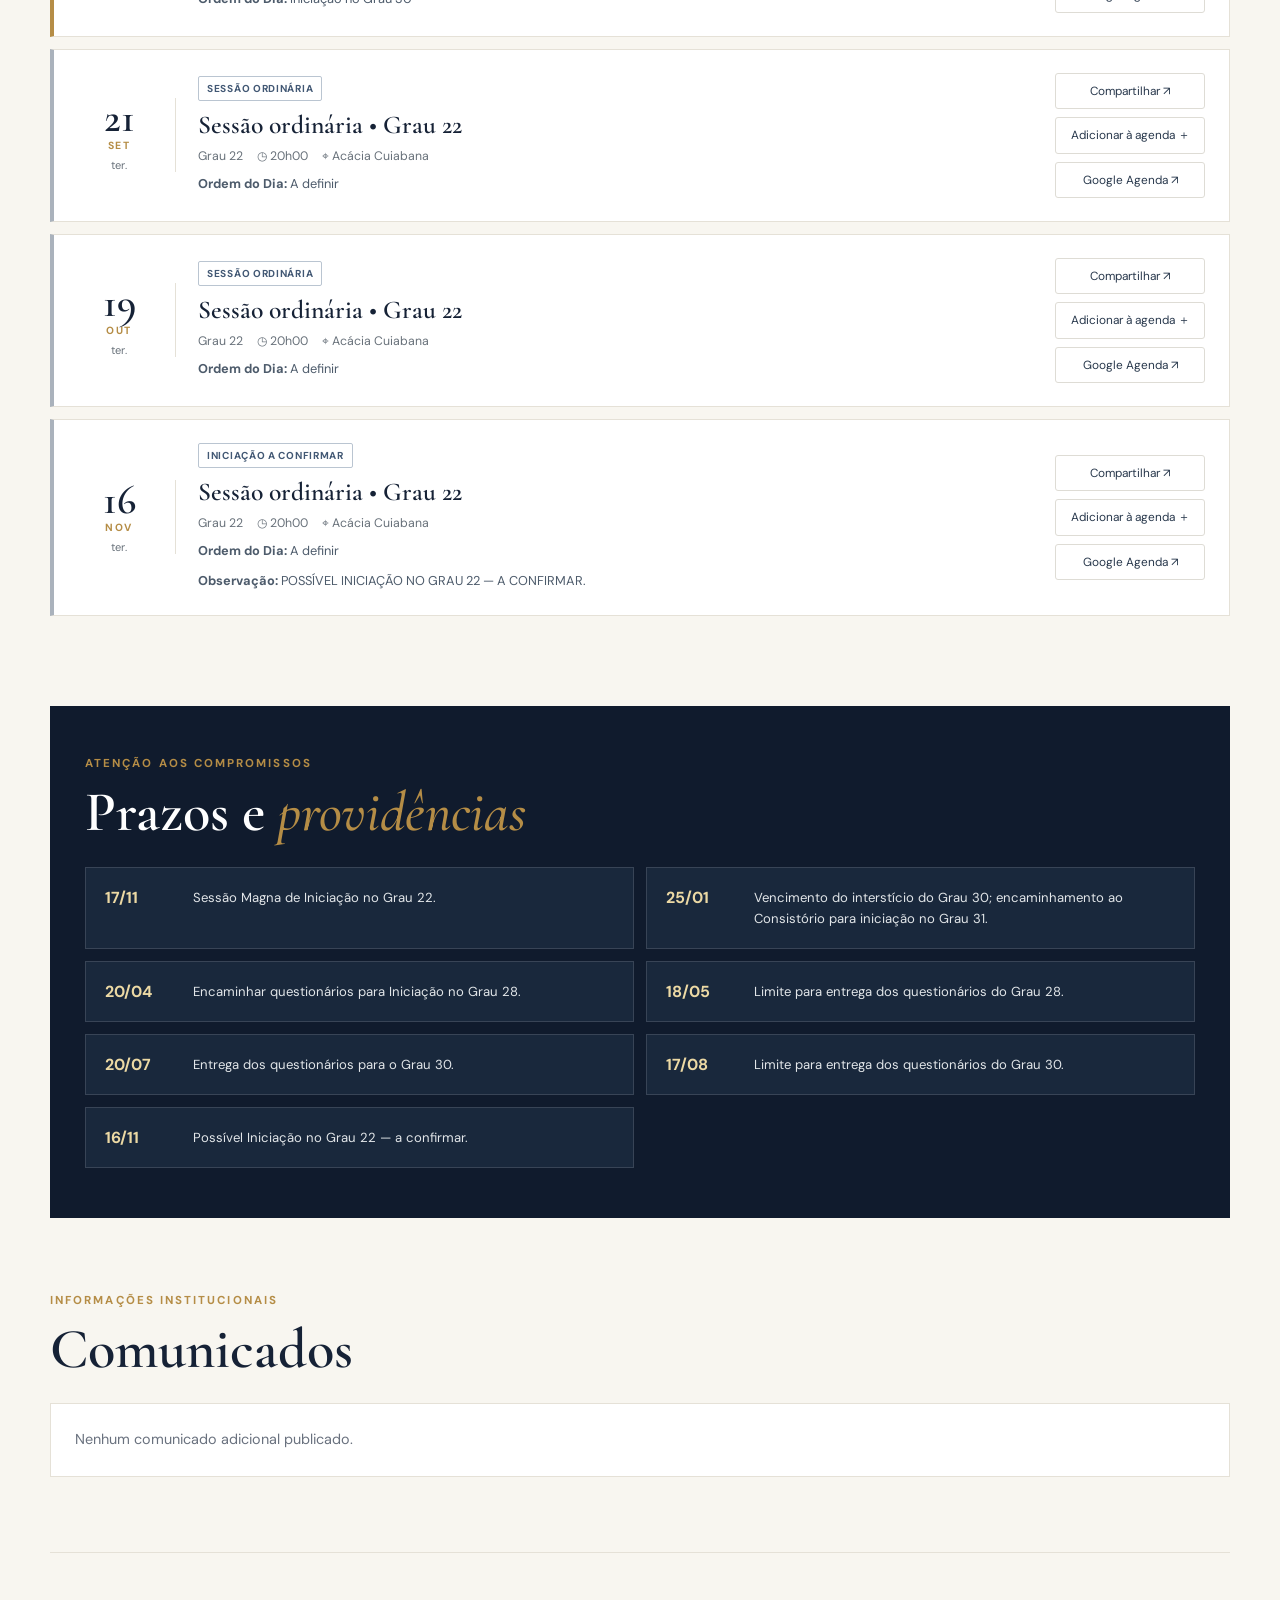
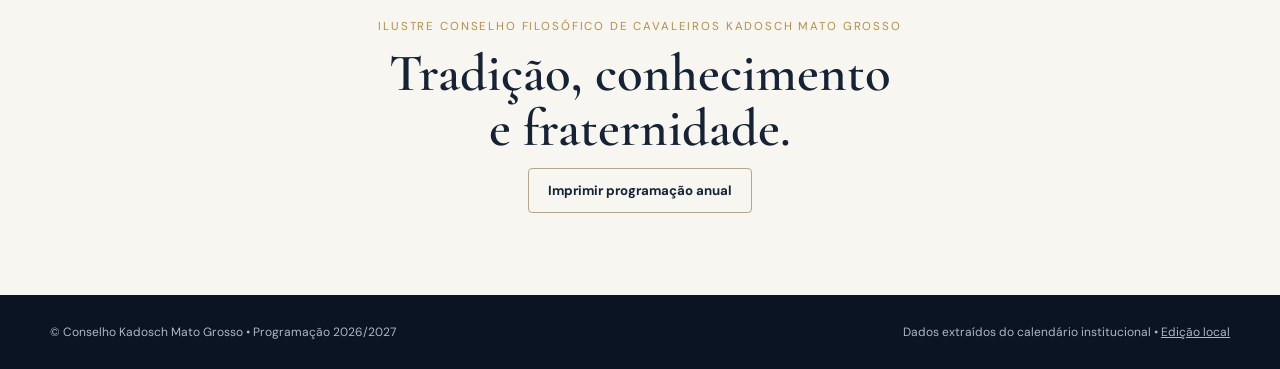
==== commit 16b8fc72: "Add files via upload" ====
--- a/index.html
+++ b/index.html
@@ -1,37 +1,10 @@
-<!doctype html><html lang="pt-BR"><head><meta charset="utf-8"><meta name="viewport" content="width=device-width,initial-scale=1"><meta name="theme-color" content="#0d1727"><meta name="description" content="Programação oficial de 2027 do Ilustre Conselho Filosófico de Cavaleiros Kadosch Mato Grosso"><title>Programação 2027 | Conselho Kadosch MT</title><link rel="icon" href="assets/icon-192.png"><link rel="manifest" href="manifest.webmanifest"><link rel="stylesheet" href="styles.css"></head><body>
-<header class="mast">
-  <div class="header-inner">
-
-    <img src="emblema-1.jpeg"
-         alt="Emblema institucional à esquerda"
-         class="crest">
-
-    <div class="identity">
-      <div class="eyebrow">
-        DIRETORIA 2025–2027 • MATO GROSSO
-      </div>
-
-      <h1>
-        Ilustre Conselho Filosófico de<br>
-        <strong>Cavaleiros Kadosch Mato Grosso</strong>
-      </h1>
-
-      <div class="header-rule"></div>
-
-      <p>PROGRAMAÇÃO MAÇÔNICA <span>2027</span></p>
-    </div>
-
-    <img src="emblema-2.png"
-         alt="Emblema institucional à direita"
-         class="crest">
-
-  </div>
-</header>
-<nav class="nav"><div class="wrap nav-inner"><a href="#inicio" class="brand">✦ KADOSCH <em>2027</em></a><div class="navlinks"><a href="#agenda">Programação</a><a href="#prazos">Prazos</a><a href="#comunicados">Comunicados</a><a href="admin.html">Editar programação</a></div><button id="installBtn" class="btn mini ghost" hidden>Instalar</button></div></nav>
-<main id="inicio" class="wrap"><section class="hero"><div class="hero-main"><div class="section-kicker">AGENDA OFICIAL • 2027</div><h2>Um ano de<br><em>trabalho e elevação.</em></h2><p>Datas, graus, iniciações e providências do Conselho reunidos em uma única programação interativa.</p><div class="hero-actions"><a class="btn primary" href="#agenda">Explorar programação ↘</a><button class="btn ghost" id="allIcs">Adicionar todas à agenda</button></div></div><div class="next" aria-live="polite"><div class="smallgold">PRÓXIMA SESSÃO</div><div id="nextName" class="next-title">Carregando…</div><div id="nextDetails" class="next-details"></div><div class="count-grid" id="countdown"><div><b>—</b><span>DIAS</span></div><div><b>—</b><span>HORAS</span></div><div><b>—</b><span>MIN</span></div><div><b>—</b><span>SEG</span></div></div><div class="subnote">Horário de referência: Cuiabá (MT)</div></div></section>
-<section class="stat-row" aria-label="Resumo do calendário"><div><strong id="statAll">11</strong><span>SESSÕES</span></div><div><strong id="statOrd">9</strong><span>ORDINÁRIAS</span></div><div><strong id="statMag">2</strong><span>MAGNAS</span></div><div><strong>2027</strong><span>ANO MAÇÔNICO</span></div></section>
+<!doctype html><html lang="pt-BR"><head><meta charset="utf-8"><meta name="viewport" content="width=device-width,initial-scale=1"><meta name="theme-color" content="#0d1727"><meta name="description" content="Programação maçônica de 2026/2027 do Ilustre Conselho Filosófico de Cavaleiros Kadosch Mato Grosso"><title>Programação 2026/2027 | Conselho Kadosch MT</title><link rel="icon" href="icon-192.png"><link rel="manifest" href="manifest.webmanifest"><link rel="stylesheet" href="styles.css"></head><body>
+<header class="mast"><div class="header-inner"><img src="emblema-1.jpeg" alt="Emblema institucional à esquerda" class="crest"><div class="identity"><div class="eyebrow">DIRETORIA 2025–2027 • MATO GROSSO</div><h1>Ilustre Conselho Filosófico de<br><strong>Cavaleiros Kadosch Mato Grosso</strong></h1><div class="header-rule"></div><p>PROGRAMAÇÃO MAÇÔNICA <span>2026/2027</span></p></div><img src="emblema-2.png" alt="Emblema institucional à direita" class="crest"></div></header>
+<nav class="nav"><div class="wrap nav-inner"><a href="#inicio" class="brand">✦ KADOSCH <em>2026/2027</em></a><div class="navlinks"><a href="#agenda">Programação</a><a href="#prazos">Prazos</a><a href="#comunicados">Comunicados</a><a href="admin.html">Editar programação</a></div><button id="installBtn" class="btn mini ghost" hidden>Instalar</button></div></nav>
+<main id="inicio" class="wrap"><section class="hero"><div class="hero-main"><div class="section-kicker">AGENDA OFICIAL • 2026/2027</div><h2>Um ano de<br><em>trabalho e elevação.</em></h2><p>Datas, graus, iniciações e providências do Conselho reunidos em uma única programação interativa.</p><div class="hero-actions"><a class="btn primary" href="#agenda">Explorar programação ↘</a><button class="btn ghost" id="allIcs">Adicionar todas à agenda</button></div></div><div class="next" aria-live="polite"><div class="smallgold">PRÓXIMA SESSÃO</div><div id="nextName" class="next-title">Carregando…</div><div id="nextDetails" class="next-details"></div><div class="count-grid" id="countdown"><div><b>—</b><span>DIAS</span></div><div><b>—</b><span>HORAS</span></div><div><b>—</b><span>MIN</span></div><div><b>—</b><span>SEG</span></div></div><div class="subnote">Horário de referência: Cuiabá (MT)</div></div></section>
+<section class="stat-row" aria-label="Resumo do calendário"><div><strong id="statAll">12</strong><span>SESSÕES</span></div><div><strong id="statOrd">9</strong><span>ORDINÁRIAS</span></div><div><strong id="statMag">3</strong><span>MAGNAS</span></div><div><strong>2026/2027</strong><span>PROGRAMAÇÃO</span></div></section>
 <section id="agenda" class="section"><div class="section-head"><div><div class="section-kicker">PLANEJAMENTO ANUAL</div><h2>Calendário de <em>sessões</em></h2><p>Selecione um mês ou pesquise por grau, atividade e palavra-chave.</p></div><div class="toggle" role="group" aria-label="Modo de visualização"><button id="listMode" class="active" aria-pressed="true">☷ Lista</button><button id="calendarMode" aria-pressed="false">▦ Calendário</button></div></div><div class="filters"><label class="search-wrap"><span class="sr-only">Pesquisar sessões</span><input id="search" type="search" placeholder="Buscar na programação…"></label><label class="sr-only" for="typeFilter">Tipo de sessão</label><select id="typeFilter"><option value="todos">Todas as atividades</option><option value="ordinaria">Sessões ordinárias</option><option value="magna">Sessões magnas</option><option value="administrativo">Atividades administrativas</option></select><button class="btn ghost mini" id="resetFilters">Limpar filtros</button></div><div id="months" class="months" aria-label="Filtrar por mês"></div><div id="agendaContent" aria-live="polite"></div></section>
 <section id="prazos" class="section dark-panel"><div class="section-kicker">ATENÇÃO AOS COMPROMISSOS</div><h2>Prazos e <em>providências</em></h2><div id="deadlines" class="deadlines"></div></section>
 <section id="comunicados" class="section"><div class="section-kicker">INFORMAÇÕES INSTITUCIONAIS</div><h2>Comunicados</h2><div id="notices" class="notice-box">Nenhum comunicado adicional publicado.</div></section>
 <section class="closing"><p>ILUSTRE CONSELHO FILOSÓFICO DE CAVALEIROS KADOSCH MATO GROSSO</p><h2>Tradição, conhecimento<br>e fraternidade.</h2><button id="printBtn" class="btn ghost">Imprimir programação anual</button></section></main>
-<footer class="footer"><div class="wrap"><span>© Conselho Kadosch Mato Grosso • Programação 2027</span><span>Dados extraídos do calendário institucional • <a href="admin.html">Edição local</a></span></div></footer><div id="toast" class="toast" role="status" aria-live="polite"></div><script src="dados-2027.js"></script><script src="app.js"></script></body></html>
+<footer class="footer"><div class="wrap"><span>© Conselho Kadosch Mato Grosso • Programação 2026/2027</span><span>Dados extraídos do calendário institucional • <a href="admin.html">Edição local</a></span></div></footer><div id="toast" class="toast" role="status" aria-live="polite"></div><script src="dados-2027.js"></script><script src="app.js"></script></body></html>
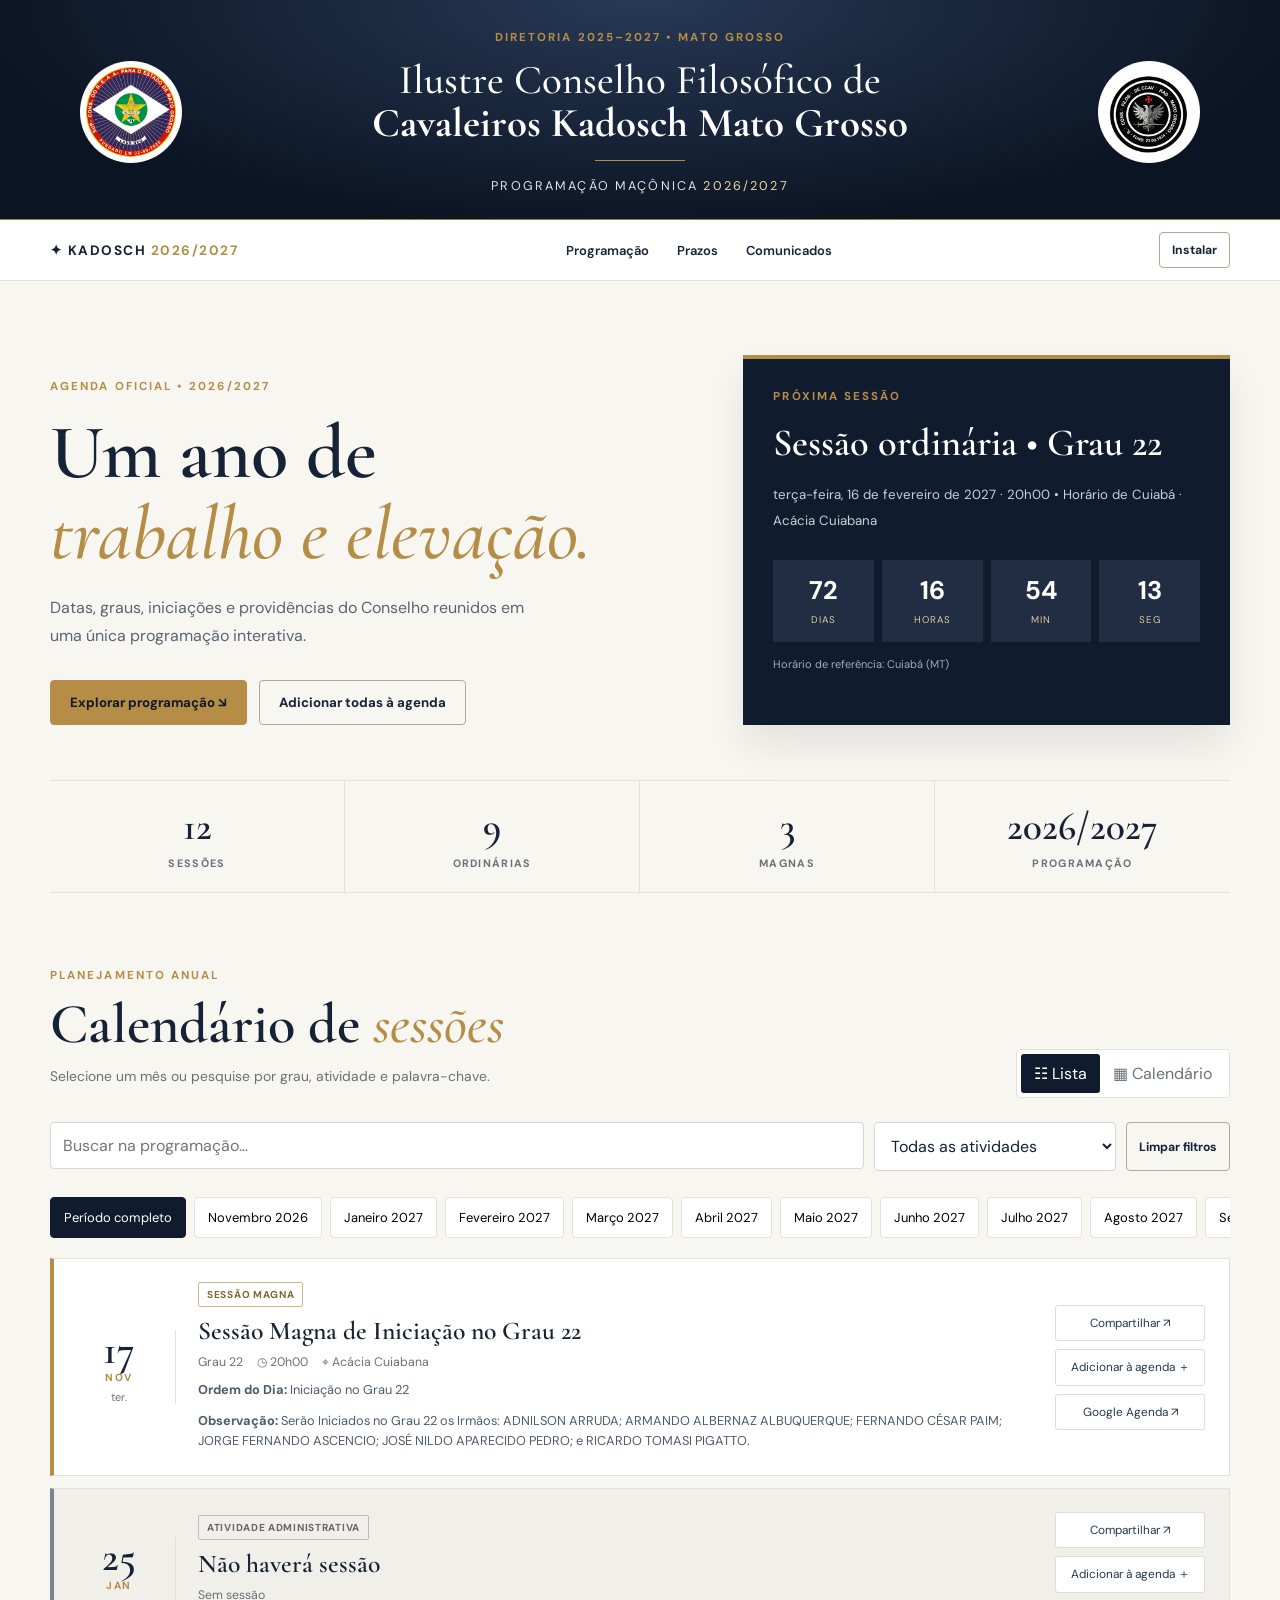
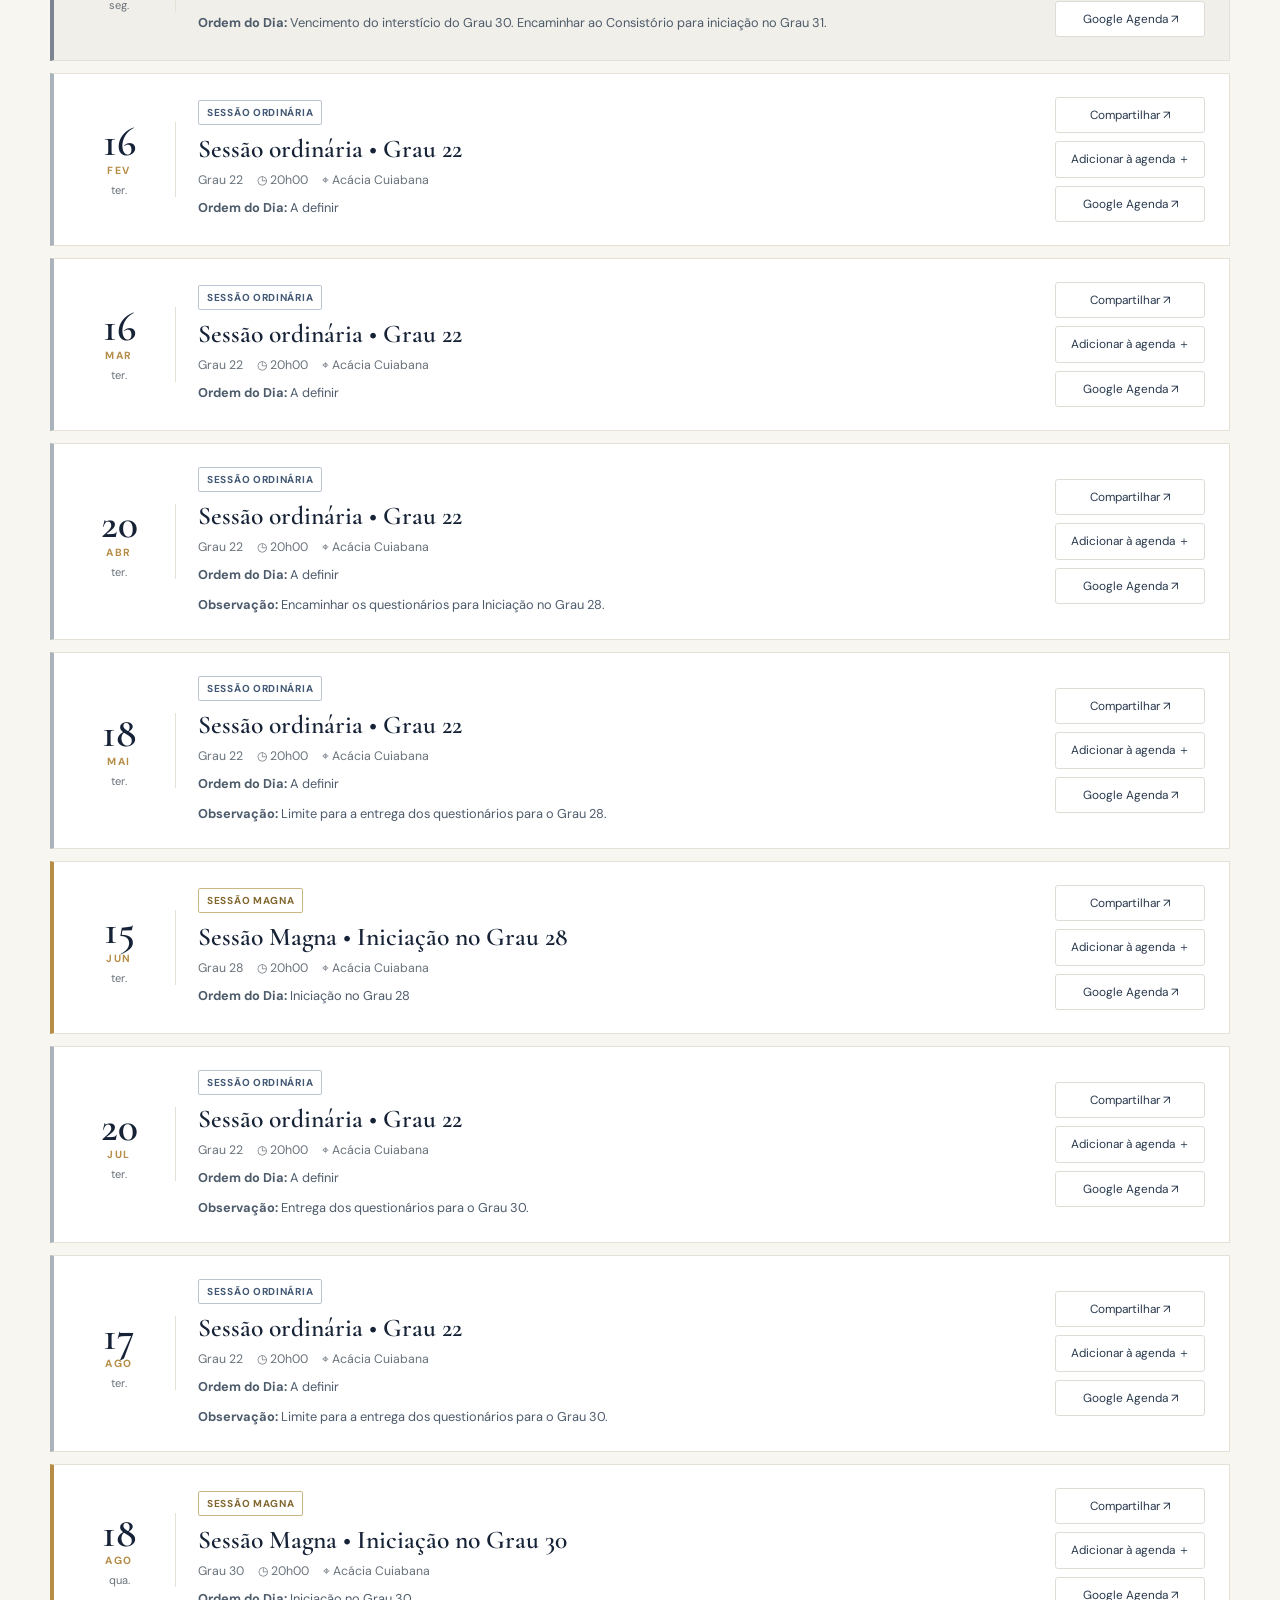
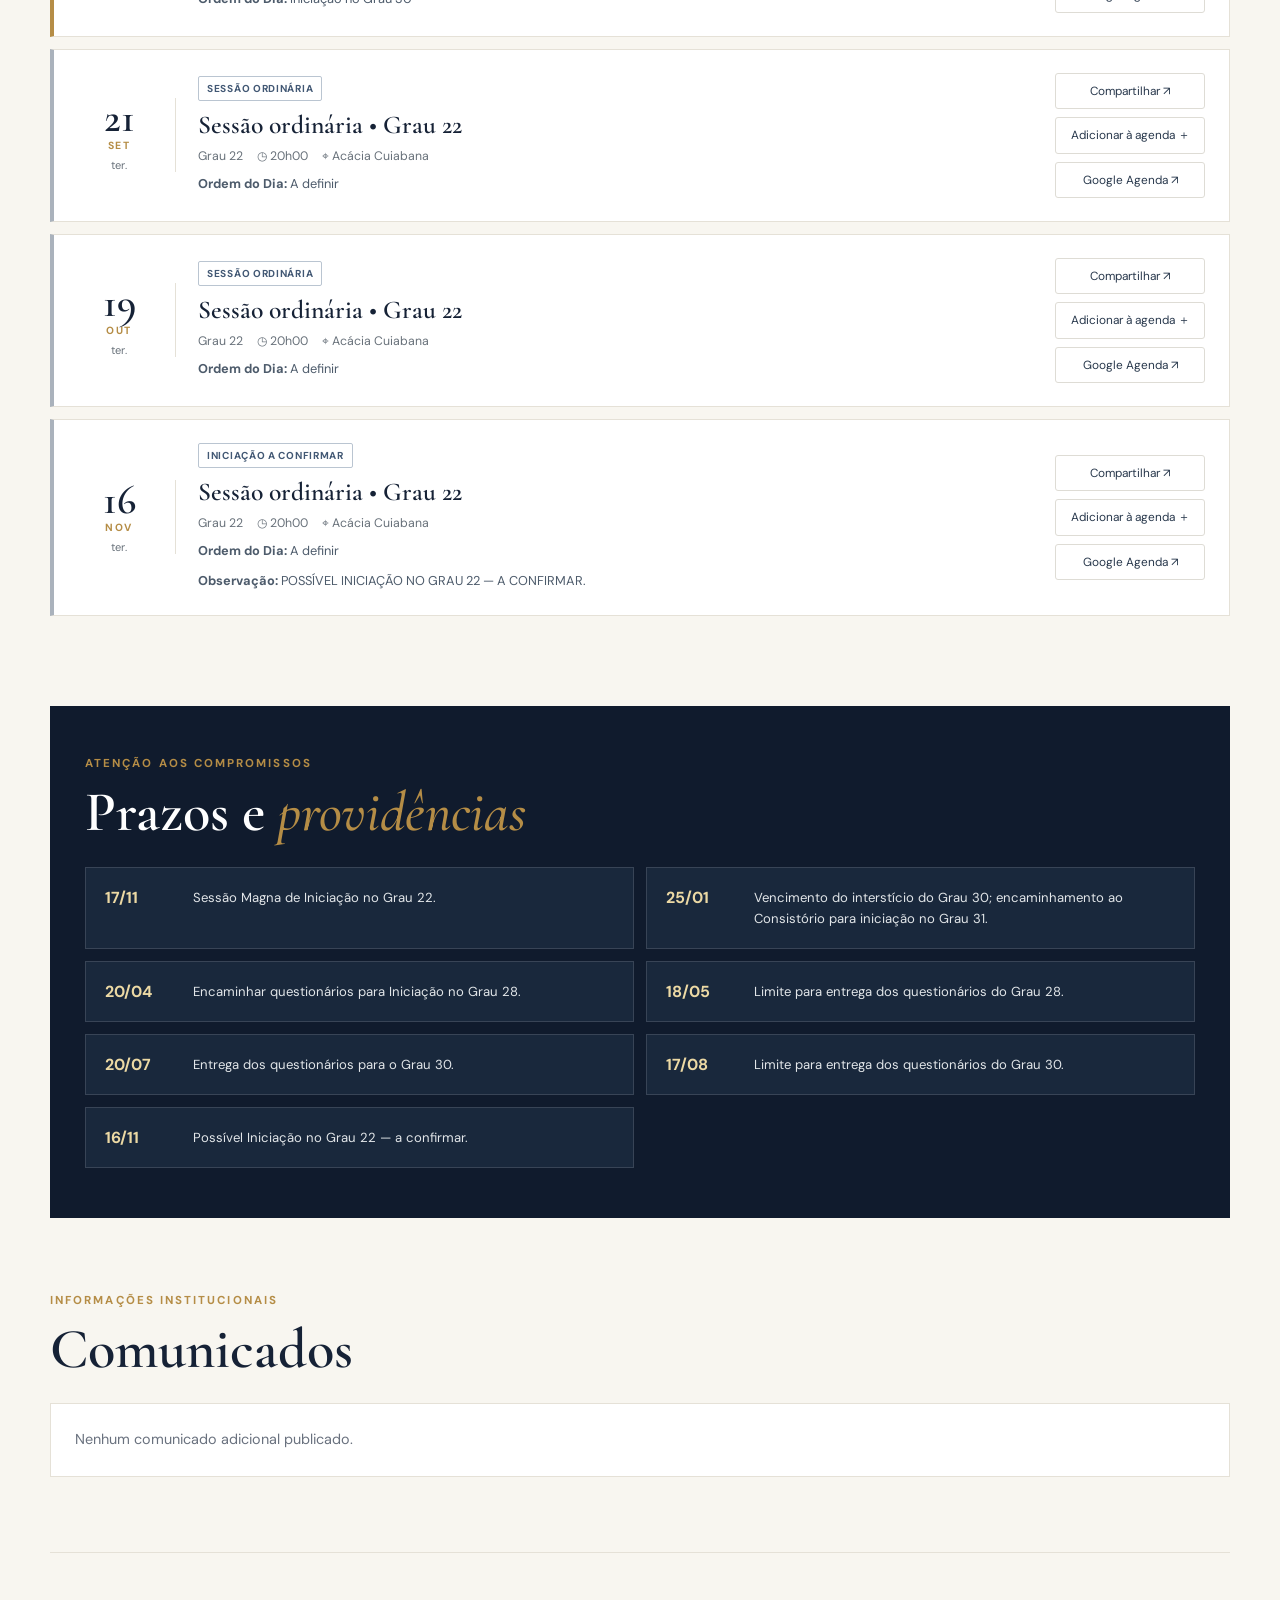
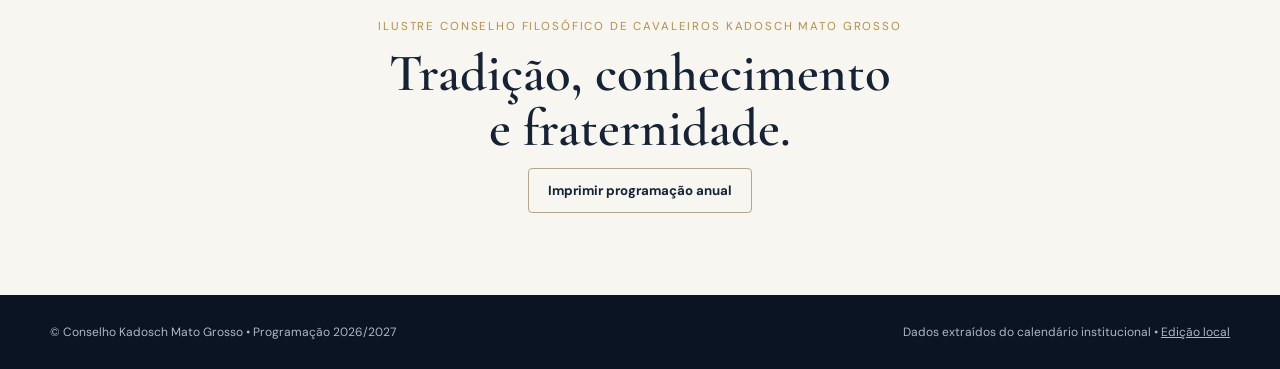
==== commit 2a633493: "Add files via upload" ====
--- a/index.html
+++ b/index.html
@@ -1,6 +1,6 @@
 <!doctype html><html lang="pt-BR"><head><meta charset="utf-8"><meta name="viewport" content="width=device-width,initial-scale=1"><meta name="theme-color" content="#0d1727"><meta name="description" content="Programação maçônica de 2026/2027 do Ilustre Conselho Filosófico de Cavaleiros Kadosch Mato Grosso"><title>Programação 2026/2027 | Conselho Kadosch MT</title><link rel="icon" href="icon-192.png"><link rel="manifest" href="manifest.webmanifest"><link rel="stylesheet" href="styles.css"></head><body>
 <header class="mast"><div class="header-inner"><img src="emblema-1.jpeg" alt="Emblema institucional à esquerda" class="crest"><div class="identity"><div class="eyebrow">DIRETORIA 2025–2027 • MATO GROSSO</div><h1>Ilustre Conselho Filosófico de<br><strong>Cavaleiros Kadosch Mato Grosso</strong></h1><div class="header-rule"></div><p>PROGRAMAÇÃO MAÇÔNICA <span>2026/2027</span></p></div><img src="emblema-2.png" alt="Emblema institucional à direita" class="crest"></div></header>
-<nav class="nav"><div class="wrap nav-inner"><a href="#inicio" class="brand">✦ KADOSCH <em>2026/2027</em></a><div class="navlinks"><a href="#agenda">Programação</a><a href="#prazos">Prazos</a><a href="#comunicados">Comunicados</a><a href="admin.html">Editar programação</a></div><button id="installBtn" class="btn mini ghost" hidden>Instalar</button></div></nav>
+<nav class="nav"><div class="wrap nav-inner"><a href="#inicio" class="brand">✦ KADOSCH <em>2026/2027</em></a><div class="navlinks"><a href="#agenda">Programação</a><a href="#prazos">Prazos</a><a href="#comunicados">Comunicados</a></div><button id="installBtn" class="btn mini ghost" hidden>Instalar</button></div></nav>
 <main id="inicio" class="wrap"><section class="hero"><div class="hero-main"><div class="section-kicker">AGENDA OFICIAL • 2026/2027</div><h2>Um ano de<br><em>trabalho e elevação.</em></h2><p>Datas, graus, iniciações e providências do Conselho reunidos em uma única programação interativa.</p><div class="hero-actions"><a class="btn primary" href="#agenda">Explorar programação ↘</a><button class="btn ghost" id="allIcs">Adicionar todas à agenda</button></div></div><div class="next" aria-live="polite"><div class="smallgold">PRÓXIMA SESSÃO</div><div id="nextName" class="next-title">Carregando…</div><div id="nextDetails" class="next-details"></div><div class="count-grid" id="countdown"><div><b>—</b><span>DIAS</span></div><div><b>—</b><span>HORAS</span></div><div><b>—</b><span>MIN</span></div><div><b>—</b><span>SEG</span></div></div><div class="subnote">Horário de referência: Cuiabá (MT)</div></div></section>
 <section class="stat-row" aria-label="Resumo do calendário"><div><strong id="statAll">12</strong><span>SESSÕES</span></div><div><strong id="statOrd">9</strong><span>ORDINÁRIAS</span></div><div><strong id="statMag">3</strong><span>MAGNAS</span></div><div><strong>2026/2027</strong><span>PROGRAMAÇÃO</span></div></section>
 <section id="agenda" class="section"><div class="section-head"><div><div class="section-kicker">PLANEJAMENTO ANUAL</div><h2>Calendário de <em>sessões</em></h2><p>Selecione um mês ou pesquise por grau, atividade e palavra-chave.</p></div><div class="toggle" role="group" aria-label="Modo de visualização"><button id="listMode" class="active" aria-pressed="true">☷ Lista</button><button id="calendarMode" aria-pressed="false">▦ Calendário</button></div></div><div class="filters"><label class="search-wrap"><span class="sr-only">Pesquisar sessões</span><input id="search" type="search" placeholder="Buscar na programação…"></label><label class="sr-only" for="typeFilter">Tipo de sessão</label><select id="typeFilter"><option value="todos">Todas as atividades</option><option value="ordinaria">Sessões ordinárias</option><option value="magna">Sessões magnas</option><option value="administrativo">Atividades administrativas</option></select><button class="btn ghost mini" id="resetFilters">Limpar filtros</button></div><div id="months" class="months" aria-label="Filtrar por mês"></div><div id="agendaContent" aria-live="polite"></div></section>
